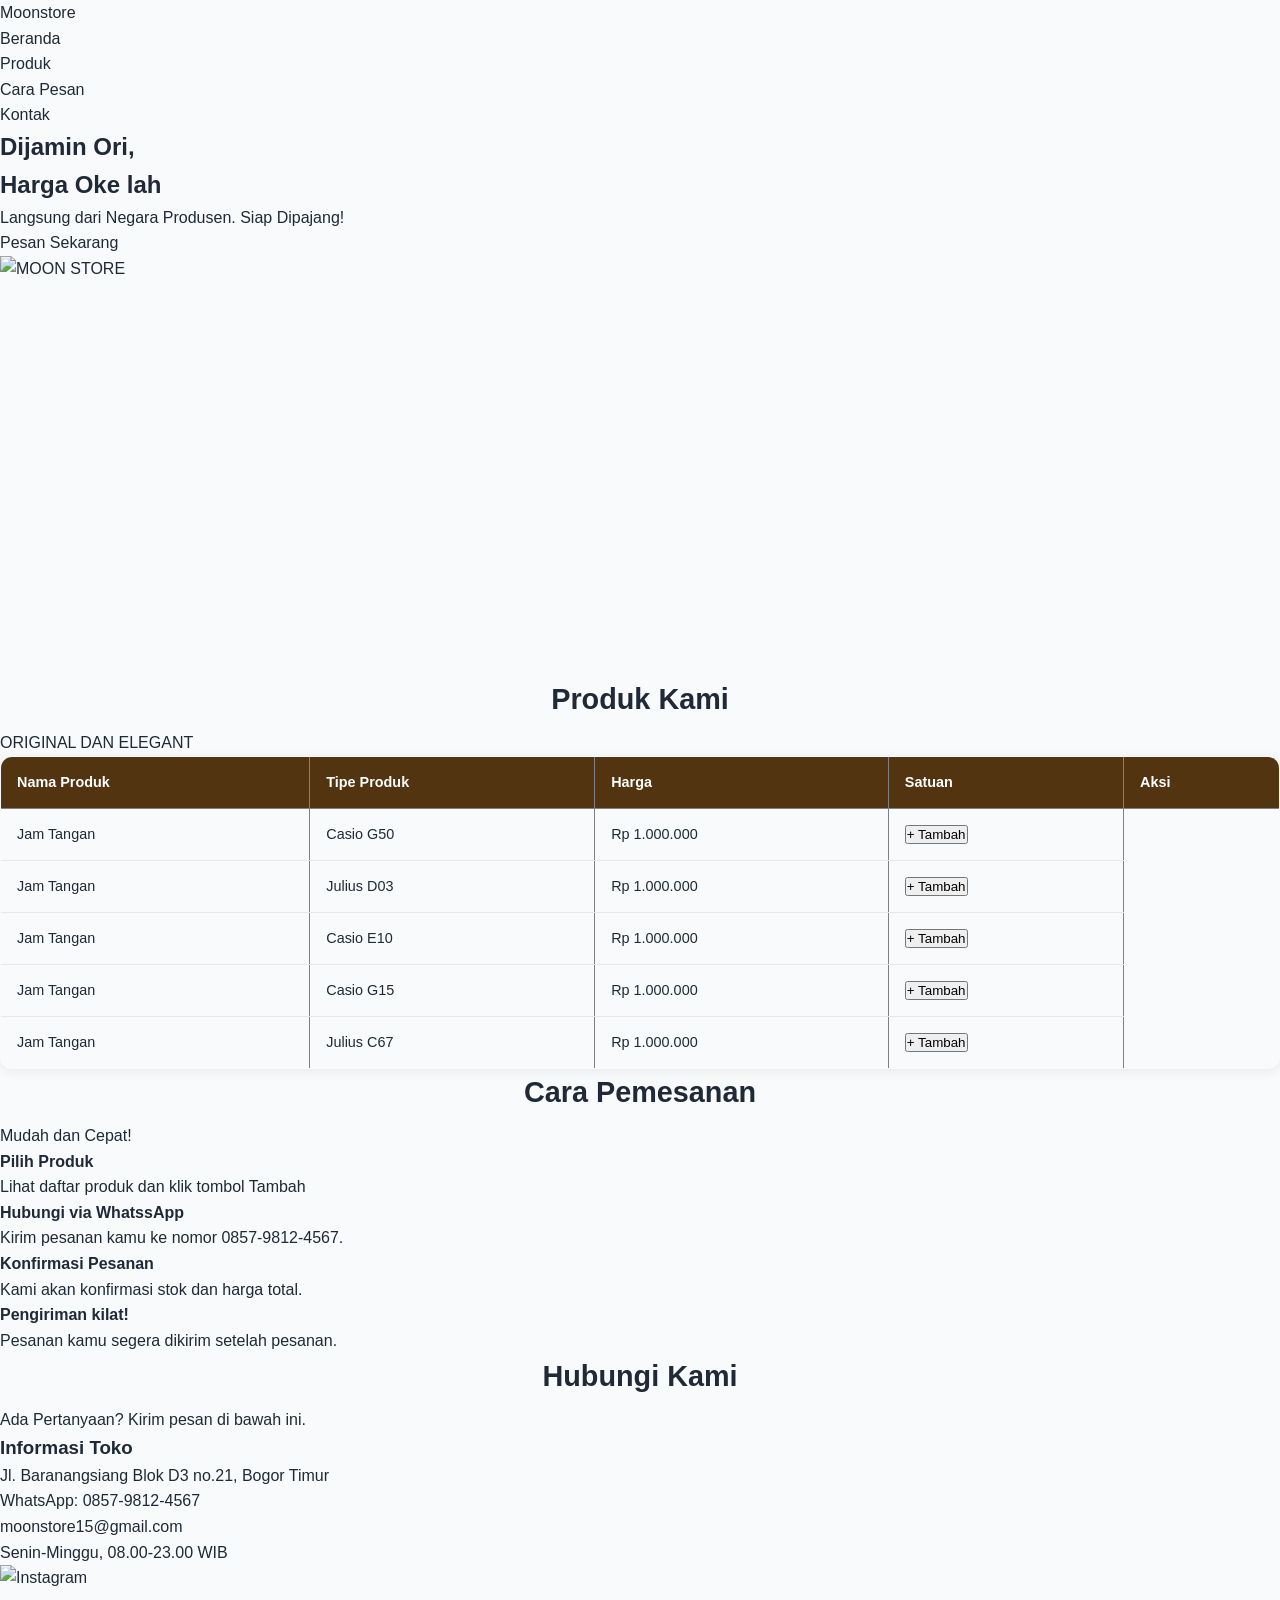
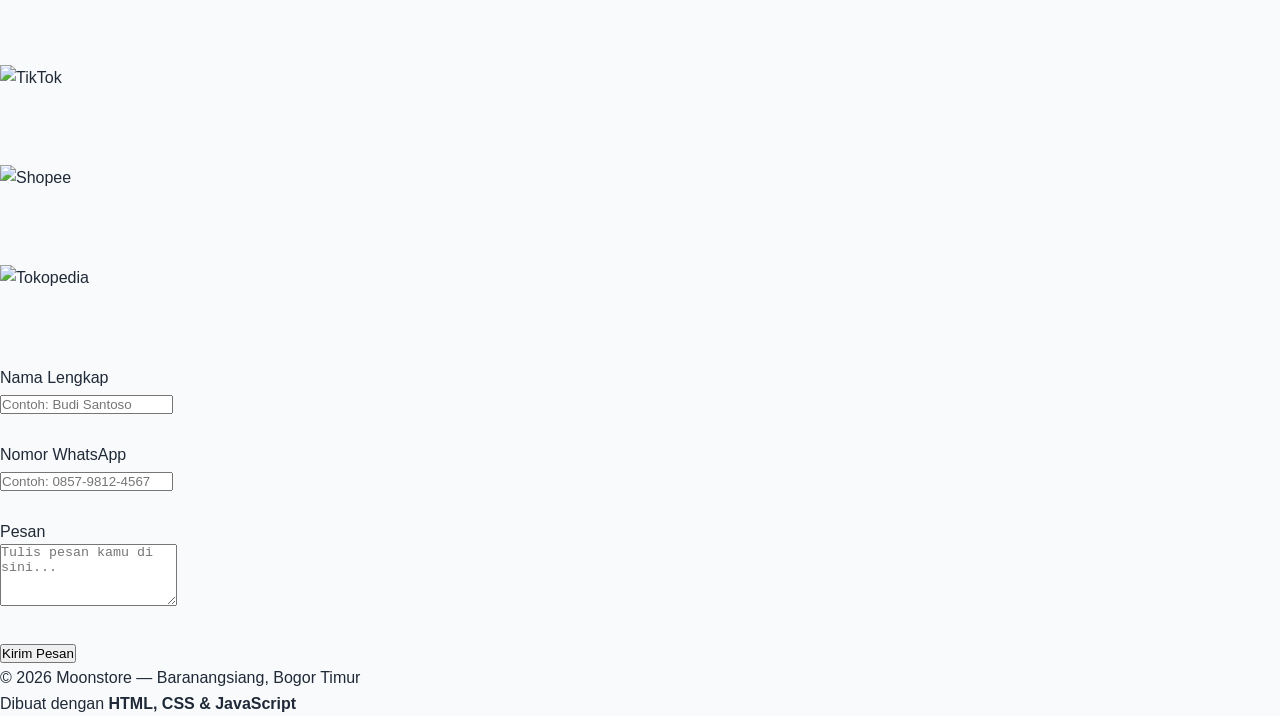
==== index.html @ 2bfcddbf "Add files via upload" ====
<!DOCTYPE html>
<html lang="en">
<head>
    <meta charset="UTF-8">
    <meta name="viewport" content="width=device-width, initial-scale=1.0">
    <title>Moonstore</title>
    <link rel="stylesheet" href="Praktikum_Dasar.css">
</head>

<body>
    <nav>
        <span>Moonstore</span>
        <ul>
            <li><a href="#beranda">Beranda</a></li>
            <li><a href="#produk">Produk</a></li>
            <li><a href="#cara-pesan">Cara Pesan</a></li>
            <li><a href="#kontak">Kontak</a></li>
        </ul>
    </nav>

    <section id="Beranda">
        <h1>Dijamin Ori,<br />Harga Oke lah</h1>
        <p>Langsung dari Negara Produsen. Siap Dipajang!</p>
        <a href="produk">Pesan Sekarang</a>

        <img src="Images WebDev Wulan/ChatGPT Image Apr 15, 2026, 04_58_22 PM.png" alt="MOON STORE" width="350" height="420">
    </section>

    <section id="produk">
        <h2>Produk Kami</h2>
        <p>ORIGINAL DAN ELEGANT</p>

        <table border="1">
            <thead>
                <tr>
                    <th>Nama Produk</th>
                    <th>Tipe Produk</th>
                    <th>Harga</th>
                    <th>Satuan</th>
                    <th>Aksi</th>
                </tr>
            </thead>
            <tbody>
                <tr>
                    <td>Jam Tangan</td>
                    <td>Casio G50</td>
                    <td>Rp 1.000.000</td>
                    <td><button>+ Tambah</button></td>
                </tr>
                 <tr>
                    <td>Jam Tangan</td>
                    <td>Julius D03</td>
                    <td>Rp 1.000.000</td>
                    <td><button>+ Tambah</button></td>
                </tr>
                 <tr>
                    <td>Jam Tangan</td>
                    <td>Casio E10</td>
                    <td>Rp 1.000.000</td>
                    <td><button>+ Tambah</button></td>
                </tr>
                 <tr>
                    <td>Jam Tangan</td>
                    <td>Casio G15</td>
                    <td>Rp 1.000.000</td>
                    <td><button>+ Tambah</button></td>
                </tr>
                 <tr>
                    <td>Jam Tangan</td>
                    <td>Julius C67</td>
                    <td>Rp 1.000.000</td>
                    <td><button>+ Tambah</button></td>
                </tr>
               
            </tbody>
        </table>
    </section>

    <section id="cara-pesan">
        <h2>Cara Pemesanan</h2>
        <p>Mudah dan Cepat!</p>

        <ol>
            <li>
                <strong>Pilih Produk</strong>
                <p>Lihat daftar produk dan klik tombol Tambah</p>
            </li>
            <li>
                <strong>Hubungi via WhatssApp</strong>
                <p>Kirim pesanan kamu ke nomor 0857-9812-4567.</p>
            </li>
            <li>
                <strong>Konfirmasi Pesanan</strong>
                <p>Kami akan konfirmasi stok dan harga total.</p>
            </li>
            <li>
                <strong>Pengiriman kilat!</strong>
                <p>Pesanan kamu segera dikirim setelah pesanan.</p>
            </li>
        </ol>
    </section>

    <section id="kontak">
        <h2>Hubungi Kami</h2>
        <p>Ada Pertanyaan? Kirim pesan di bawah ini.</p>
        
        <h3>Informasi Toko</h3>
        <ul>
            <li> Jl. Baranangsiang Blok D3 no.21, Bogor Timur</li>
            <li>WhatsApp: 0857-9812-4567</li>
            <li>moonstore15@gmail.com</li>
            <li>Senin-Minggu, 08.00-23.00 WIB</li>
        </ul>

        <div>
            <a href="#"><img src="Images WebDev Wulan/GB Instagram v314_0.0.0.105 MOD APK (Pro Unlocked)…" alt="Instagram" width="100" height="100"/></a>
            <a href="#"><img src="Images WebDev Wulan/TikTok MOD APK v25_3.4 (Premium, No Watermark…" alt="TikTok" width="100" height="100"/></a>
            <a href="#"><img src="Images WebDev Wulan/símbolo de elemento shopee, comida shopee, ícone….jpg" alt="Shopee" width="100" height="100"/></a>
            <a href="#"><img src="Images WebDev Wulan/Logo Maskot Tokopedia Mascot Transparan.jpg" alt="Tokopedia" width="100" height="100"/></a>
        </div>

        <form>
            <label for="nama">Nama Lengkap</label><br />
            <input
            type="text"
            id="nama"
            name="nama"
            placeholder="Contoh: Budi Santoso"
            required
            />
            
            <br /><br />
            <label for="telepon">Nomor WhatsApp</label><br />
            <input
            type="tel"
            id="telepon"
            name="telepon"
            placeholder="Contoh: 0857-9812-4567"
            required
            />
            <br /><br />
            <label for="pesan">Pesan</label><br />
            <textarea
            id="pesan"
            name="pesan"
            rows="4"
            placeholder="Tulis pesan kamu di sini..."
            required
            ></textarea>
            <br /><br />
            <button type="submit"> Kirim Pesan</button>
        </form>
    </section>

    <footer>
        <p>&copy; 2026 Moonstore &mdash; Baranangsiang, Bogor Timur</p>
        <p>Dibuat dengan <strong>HTML, CSS &amp; JavaScript</strong></p>
    </footer>
</body>
</html>
---- Praktikum_Dasar.css ----
.navbar {
  position: sticky;
  top: 0;
  z-index: 100;
  background-color: #ffffff;
  border-bottom: 1px solid #e5e7eb;
  padding: 0 5%;
  height: 60px;
  display: flex;
  align-items: center;
  justify-content: space-between;
  box-shadow: 0 1px 4px rgba(0, 0, 0, 0.07);
}

.logo {
  font-weight: 700;
  font-size: 1.05rem;
  color: #5c370c;
}

.nav-links {
  display: flex;
  gap: 28px;
}

.nav-links a {
  font-size: 0.9rem;
  font-weight: 500;
  color: #1f2937;
  transition: color 0.2s;
}

.nav-links a:hover {
  color: #16a34a;
}

* {
  margin: 0;
  padding: 0;
  box-sizing: border-box;
}

html {
  scroll-behavior: smooth;
}

body {
  font-family: "Segoe UI", Arial, sans-serif;
  background-color: #f9fafb;
  color: hsl(215, 28%, 17%);
  line-height: 1.6;
}

a {
  text-decoration: none;
  color: inherit;
}

ul {
  list-style: none;
}

img {
  max-width: 100%;
  display: block;
}

h2 {
  font-size: 1.8rem;
  font-weight: 700;
  text-align: center;
  margin-bottom: 8px;
  color: #1f2937;
}

.subjudul {
  text-align: center;
  color: #6b7280;
  margin-bottom: 36px;
}

.tombol {
  display: inline-block;
  background-color: #16a34a;
  color: #ffffff;
  padding: 12px 28px;
  border-radius: 50px;
  font-weight: 600;
  font-size: 0.95rem;
  border: none;
  cursor: pointer;
  transition: background-color 0.2s, transform 0.1s;
}

.tombol:hover {
  background-color: #15803d;
  transform: translateY(-2px);
}

.tombol-full {
  width: 100%;
  text-align: center;
}

.hero {
  min-height: calc(100vh - 60px);
  padding: 60px 5%;
  display: flex;
  align-items: center;
  gap: 48px;
  background: linear-gradient(135deg, #f0fdf4 0%, #dcfce7 100%);
}

.hero-teks {
  flex: 1;
}

.hero-teks h1 {
  font-size: 2.6rem;
  font-weight: 700;
  line-height: 1.25;
  color: #14532d;
  margin-bottom: 16px;
}

.hero-teks p {
  font-size: 1rem;
  color: #374151;
  margin-bottom: 28px;
}

.hero-img {
  flex: 1;
  max-width: 460px;
  border-radius: 20px;
  box-shadow: 0 8px 32px rgba(0, 0, 0, 0.12);
  object-fit: cover;
  aspect-ratio: 4/3;
  background-color: #dcfce7;
  min-height: 280px;
}

.section-produk {
  padding: 72px 5%;
  background-color: #ffffff;
}

table {
  width: 100%;
  border-collapse: collapse;
  border-radius: 12px;
  overflow: hidden;
  box-shadow: 0 2px 12px rgba(0, 0, 0, 0.07);
}

thead tr {
  background-color: #523510;
  color: #ffffff;
}

th {
  padding: 14px 16px;
  text-align: left;
  font-size: 0.9rem;
  font-weight: 600;
}

td {
  padding: 14px 16px;
  border-bottom: 1px solid #e5e7eb;
  font-size: 0.9rem;
}

.btn-tambah {
  background-color: #16a34a;
  color: #ffffff;
  border: none;
  padding: 8px 16px;
  border-radius: 8px;
  font-size: 0.85rem;
  font-weight: 600;
  cursor: pointer;
  transition: background-color 0.2s, transform 0.1s;
}

.btn-tambah:hover {
  background-color: #15803d;
  transform: scale(1.04);
}

.section-cara-pesan {
  padding: 72px 5%;
  background-color: #f0fdf4;
}

.langkah-list {
  list-style: none;
  display: grid;
  grid-template-columns: repeat(4, 1fr);
  gap: 20px;
  counter-reset: langkah-counter;
}

.langkah-list li {
  background-color: #ffffff;
  border-radius: 12px;
  padding: 24px 20px;
  text-align: center;
  box-shadow: 0 2px 8px rgba(0, 0, 0, 0.06);
  counter-increment: langkah-counter;
  position: relative;
}

.langkah-list li::before {
  content: counter(langkah-counter);
  display: flex;
  align-items: center;
  justify-content: center;
  width: 44px;
  height: 44px;
  background-color: #16a34a;
  color: #ffffff;
  font-weight: 700;
  font-size: 1.1rem;
  border-radius: 50%;
  margin: 0 auto 16px;
}

.section-kontak {
  padding: 72px 5%;
  background-color: #ffffff;
}

.kontak-wrap {
  display: grid;
  grid-template-columns: 1fr 1.4fr;
  gap: 48px;
  max-width: 920px;
  margin: 0 auto;
}

.kontak-info h3 {
  font-size: 1.1rem;
  font-weight: 600;
  color: #16a34a;
  margin-bottom: 16px;
}

.kontak-info ul {
  display: flex;
  flex-direction: column;
  gap: 10px;
  margin-bottom: 24px;
}

.kontak-info li {
  font-size: 0.92rem;
  color: #374151;
}

.sosmed {
  display: flex;
  gap: 10px;
}

.sosmed a {
  background-color: #dcfce7;
  color: #14532d;
  padding: 6px 14px;
  border-radius: 50px;
  font-size: 0.82rem;
  font-weight: 600;
  transition: background-color 0.2s;
}

.sosmed a:hover {
  background-color: #bbf7d0;
}

#form-kontak {
  background-color: #f9fafb;
  padding: 32px;
  border-radius: 12px;
  box-shadow: 0 4px 16px rgba(0, 0, 0, 0.08);
}

.form-group {
  margin-bottom: 18px;
}

.form-group label {
  display: block;
  font-size: 0.88rem;
  font-weight: 600;
  margin-bottom: 6px;
  color: #374151;
}

.form-group input,
.form-group textarea {
  width: 100%;
  padding: 11px 13px;
  border: 1.5px solid #e5e7eb;
  border-radius: 8px;
  font-family: inherit;
  font-size: 0.88rem;
  color: #1f2937;
  background-color: #ffffff;
  outline: none;
  transition: border-color 0.2s;
}

.footer {
  background-color: #14532d;
  color: #d1fae5;
  text-align: center;
  padding: 32px 5%;
  font-size: 0.88rem;
  line-height: 2;
}
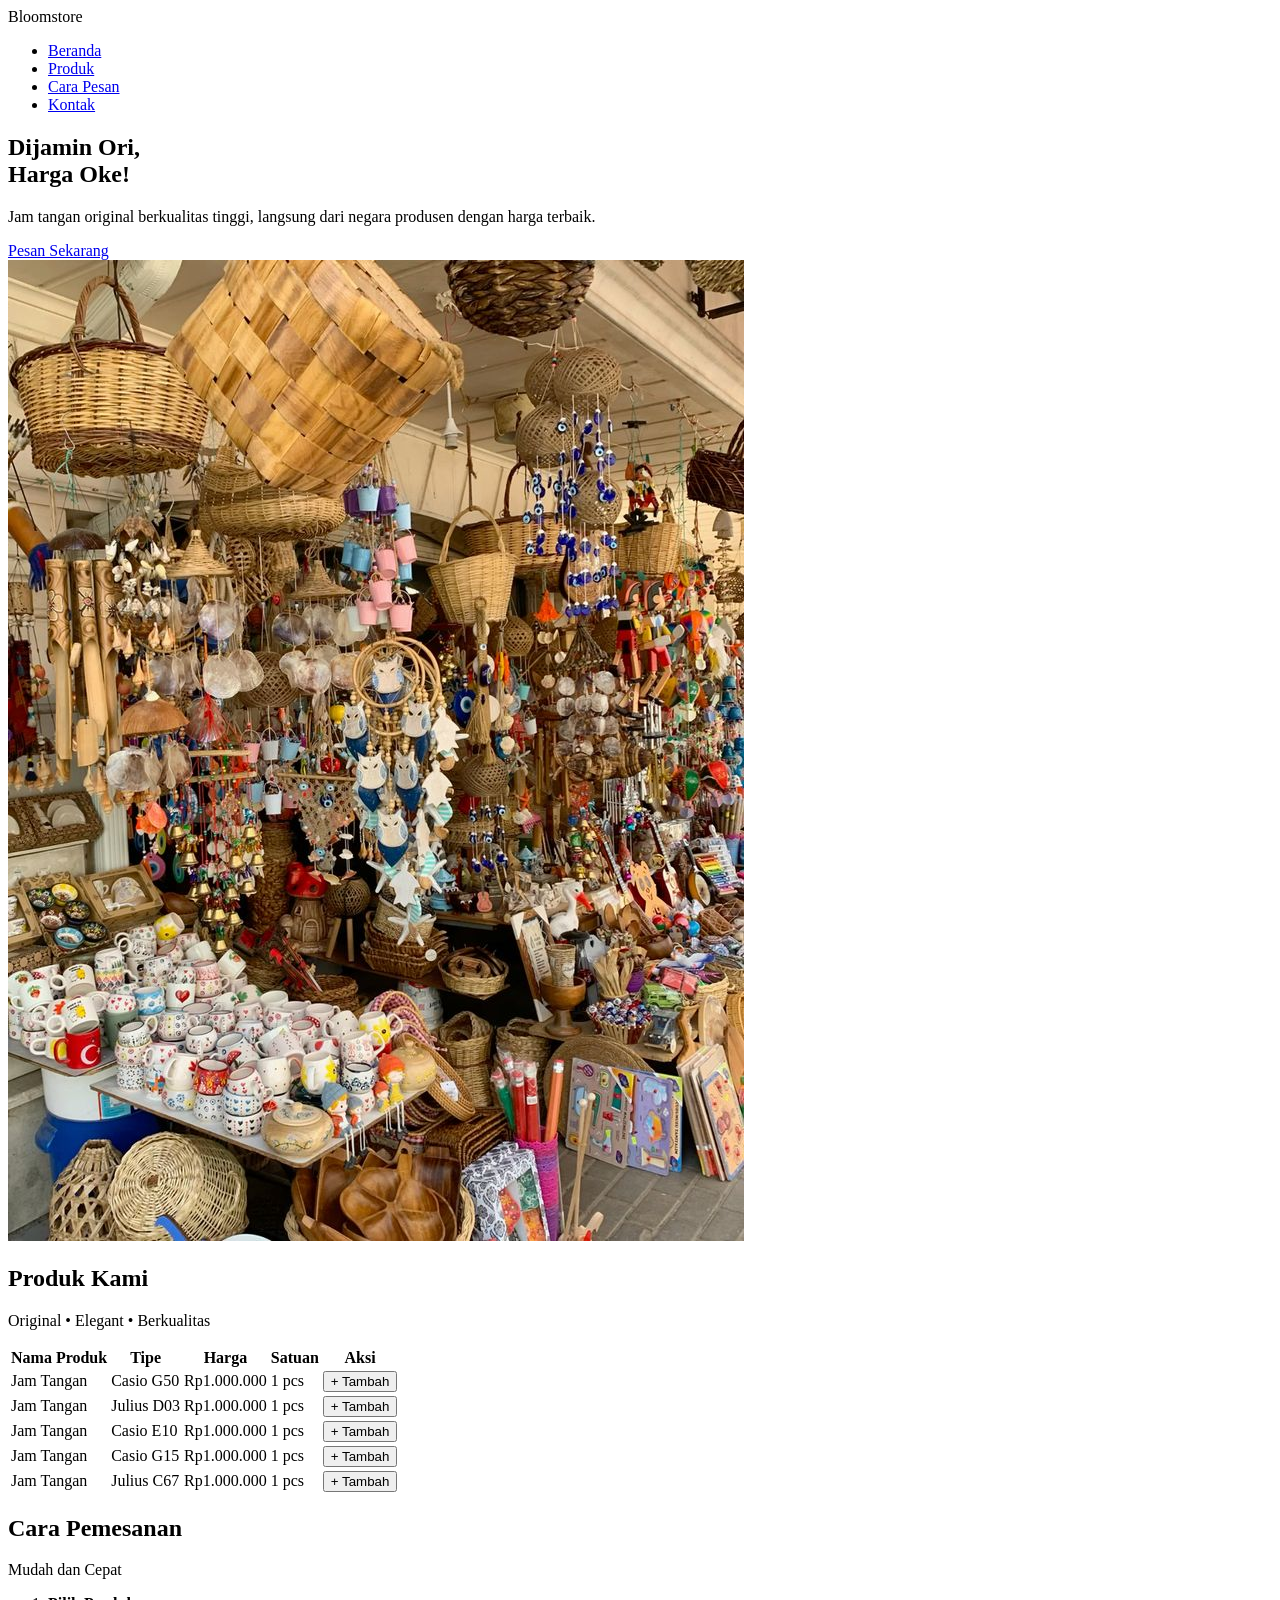
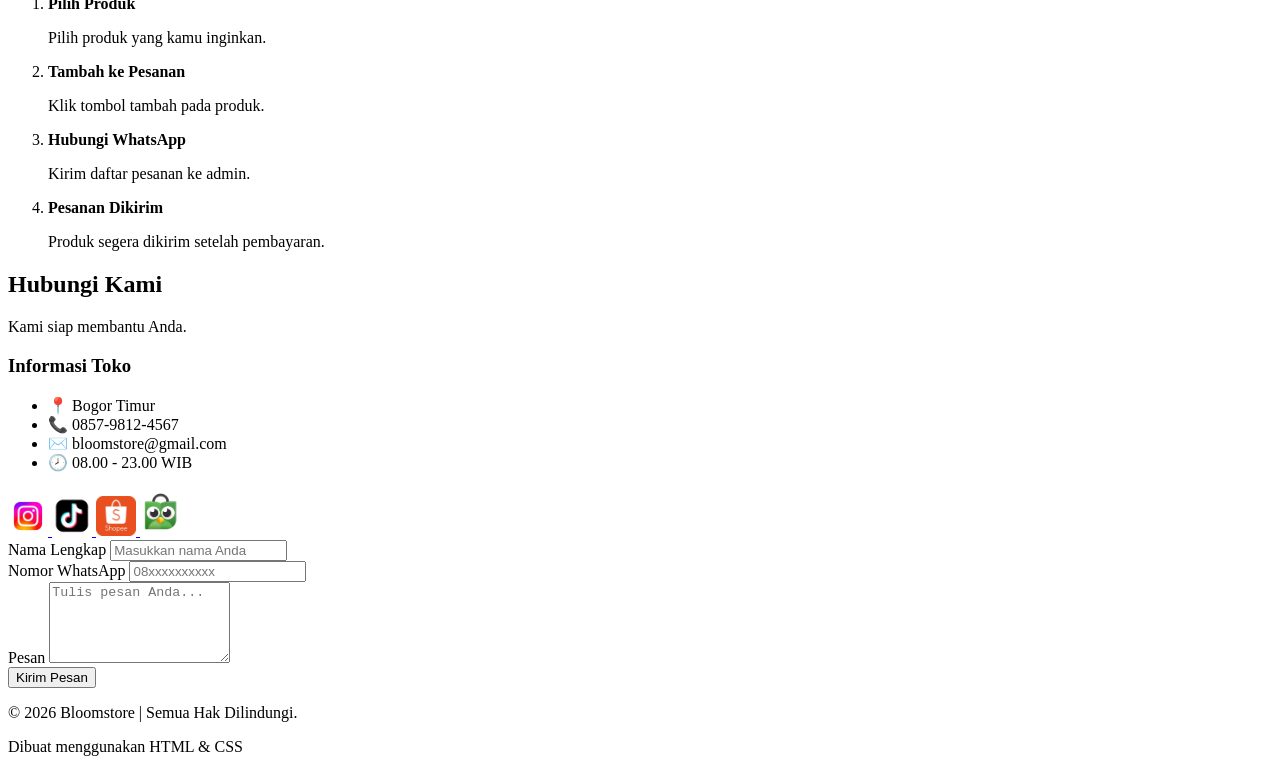
==== commit ac3df965: "Add files via upload" ====
--- a/index.html
+++ b/index.html
@@ -1,16 +1,19 @@
 <!DOCTYPE html>
-<html lang="en">
+<html lang="id">
 <head>
     <meta charset="UTF-8">
     <meta name="viewport" content="width=device-width, initial-scale=1.0">
-    <title>Moonstore</title>
+    <title>Bloomstore</title>
     <link rel="stylesheet" href="Praktikum_Dasar.css">
 </head>
 
 <body>
-    <nav>
-        <span>Moonstore</span>
-        <ul>
+
+    <!-- Navbar -->
+    <nav class="navbar">
+        <span class="logo">Bloomstore</span>
+
+        <ul class="nav-links">
             <li><a href="#beranda">Beranda</a></li>
             <li><a href="#produk">Produk</a></li>
             <li><a href="#cara-pesan">Cara Pesan</a></li>
@@ -18,143 +21,243 @@
         </ul>
     </nav>
 
-    <section id="Beranda">
-        <h1>Dijamin Ori,<br />Harga Oke lah</h1>
-        <p>Langsung dari Negara Produsen. Siap Dipajang!</p>
-        <a href="produk">Pesan Sekarang</a>
-
-        <img src="Images WebDev Wulan/ChatGPT Image Apr 15, 2026, 04_58_22 PM.png" alt="MOON STORE" width="350" height="420">
-    </section>
-
-    <section id="produk">
+    <!-- Hero -->
+    <section id="beranda" class="hero">
+
+        <div class="hero-teks">
+            <h1>Dijamin Ori,<br>Harga Oke!</h1>
+
+            <p>
+                Jam tangan original berkualitas tinggi,
+                langsung dari negara produsen dengan harga terbaik.
+            </p>
+
+            <a href="#produk" class="tombol">
+                Pesan Sekarang
+            </a>
+
+        </div>
+
+        <img
+            src="images/bloom.jpg"
+            alt="Bloomstore"
+            class="hero-img">
+
+    </section>
+
+    <!-- Produk -->
+
+    <section id="produk" class="section-produk">
+
         <h2>Produk Kami</h2>
-        <p>ORIGINAL DAN ELEGANT</p>
-
-        <table border="1">
+
+        <p class="subjudul">
+            Original • Elegant • Berkualitas
+        </p>
+
+        <table>
+
             <thead>
+
                 <tr>
                     <th>Nama Produk</th>
-                    <th>Tipe Produk</th>
+                    <th>Tipe</th>
                     <th>Harga</th>
                     <th>Satuan</th>
                     <th>Aksi</th>
                 </tr>
+
             </thead>
+
             <tbody>
+
                 <tr>
                     <td>Jam Tangan</td>
                     <td>Casio G50</td>
-                    <td>Rp 1.000.000</td>
-                    <td><button>+ Tambah</button></td>
-                </tr>
-                 <tr>
+                    <td>Rp1.000.000</td>
+                    <td>1 pcs</td>
+                    <td><button class="btn-tambah">+ Tambah</button></td>
+                </tr>
+
+                <tr>
                     <td>Jam Tangan</td>
                     <td>Julius D03</td>
-                    <td>Rp 1.000.000</td>
-                    <td><button>+ Tambah</button></td>
-                </tr>
-                 <tr>
+                    <td>Rp1.000.000</td>
+                    <td>1 pcs</td>
+                    <td><button class="btn-tambah">+ Tambah</button></td>
+                </tr>
+
+                <tr>
                     <td>Jam Tangan</td>
                     <td>Casio E10</td>
-                    <td>Rp 1.000.000</td>
-                    <td><button>+ Tambah</button></td>
-                </tr>
-                 <tr>
+                    <td>Rp1.000.000</td>
+                    <td>1 pcs</td>
+                    <td><button class="btn-tambah">+ Tambah</button></td>
+                </tr>
+
+                <tr>
                     <td>Jam Tangan</td>
                     <td>Casio G15</td>
-                    <td>Rp 1.000.000</td>
-                    <td><button>+ Tambah</button></td>
-                </tr>
-                 <tr>
+                    <td>Rp1.000.000</td>
+                    <td>1 pcs</td>
+                    <td><button class="btn-tambah">+ Tambah</button></td>
+                </tr>
+
+                <tr>
                     <td>Jam Tangan</td>
                     <td>Julius C67</td>
-                    <td>Rp 1.000.000</td>
-                    <td><button>+ Tambah</button></td>
-                </tr>
-               
+                    <td>Rp1.000.000</td>
+                    <td>1 pcs</td>
+                    <td><button class="btn-tambah">+ Tambah</button></td>
+                </tr>
+
             </tbody>
+
         </table>
-    </section>
-
-    <section id="cara-pesan">
+
+    </section>
+
+    <!-- Cara Pesan -->
+
+    <section id="cara-pesan" class="section-cara-pesan">
+
         <h2>Cara Pemesanan</h2>
-        <p>Mudah dan Cepat!</p>
-
-        <ol>
+
+        <p class="subjudul">
+            Mudah dan Cepat
+        </p>
+
+        <ol class="langkah-list">
+
             <li>
                 <strong>Pilih Produk</strong>
-                <p>Lihat daftar produk dan klik tombol Tambah</p>
-            </li>
-            <li>
-                <strong>Hubungi via WhatssApp</strong>
-                <p>Kirim pesanan kamu ke nomor 0857-9812-4567.</p>
-            </li>
-            <li>
-                <strong>Konfirmasi Pesanan</strong>
-                <p>Kami akan konfirmasi stok dan harga total.</p>
-            </li>
-            <li>
-                <strong>Pengiriman kilat!</strong>
-                <p>Pesanan kamu segera dikirim setelah pesanan.</p>
-            </li>
+                <p>Pilih produk yang kamu inginkan.</p>
+            </li>
+
+            <li>
+                <strong>Tambah ke Pesanan</strong>
+                <p>Klik tombol tambah pada produk.</p>
+            </li>
+
+            <li>
+                <strong>Hubungi WhatsApp</strong>
+                <p>Kirim daftar pesanan ke admin.</p>
+            </li>
+
+            <li>
+                <strong>Pesanan Dikirim</strong>
+                <p>Produk segera dikirim setelah pembayaran.</p>
+            </li>
+
         </ol>
-    </section>
-
-    <section id="kontak">
+
+    </section>
+
+    <!-- Kontak -->
+
+    <section id="kontak" class="section-kontak">
+
         <h2>Hubungi Kami</h2>
-        <p>Ada Pertanyaan? Kirim pesan di bawah ini.</p>
-        
-        <h3>Informasi Toko</h3>
-        <ul>
-            <li> Jl. Baranangsiang Blok D3 no.21, Bogor Timur</li>
-            <li>WhatsApp: 0857-9812-4567</li>
-            <li>moonstore15@gmail.com</li>
-            <li>Senin-Minggu, 08.00-23.00 WIB</li>
-        </ul>
-
-        <div>
-            <a href="#"><img src="Images WebDev Wulan/GB Instagram v314_0.0.0.105 MOD APK (Pro Unlocked)…" alt="Instagram" width="100" height="100"/></a>
-            <a href="#"><img src="Images WebDev Wulan/TikTok MOD APK v25_3.4 (Premium, No Watermark…" alt="TikTok" width="100" height="100"/></a>
-            <a href="#"><img src="Images WebDev Wulan/símbolo de elemento shopee, comida shopee, ícone….jpg" alt="Shopee" width="100" height="100"/></a>
-            <a href="#"><img src="Images WebDev Wulan/Logo Maskot Tokopedia Mascot Transparan.jpg" alt="Tokopedia" width="100" height="100"/></a>
+
+        <p class="subjudul">
+            Kami siap membantu Anda.
+        </p>
+
+        <div class="kontak-wrap">
+
+            <div class="kontak-info">
+
+                <h3>Informasi Toko</h3>
+
+                <ul>
+
+                    <li>📍 Bogor Timur</li>
+                    <li>📞 0857-9812-4567</li>
+                    <li>✉️ bloomstore@gmail.com</li>
+                    <li>🕗 08.00 - 23.00 WIB</li>
+
+                </ul>
+
+                <div class="sosmed">
+
+                    <a href="#">
+                        <img src="images/instagram.jpg" width="40" alt="Instagram">
+                    </a>
+
+                    <a href="#">
+                        <img src="images/tiktok.jpg" width="40" alt="TikTok">
+                    </a>
+
+                    <a href="#">
+                        <img src="images/shopee.jpg" width="40" alt="Shopee">
+                    </a>
+
+                    <a href="#">
+                        <img src="images/tokopedia.jpg" width="40" alt="Tokopedia">
+                    </a>
+
+                </div>
+
+            </div>
+
+            <form id="form-kontak">
+
+                <div class="form-group">
+
+                    <label>Nama Lengkap</label>
+
+                    <input
+                        type="text"
+                        placeholder="Masukkan nama Anda"
+                        required>
+
+                </div>
+
+                <div class="form-group">
+
+                    <label>Nomor WhatsApp</label>
+
+                    <input
+                        type="tel"
+                        placeholder="08xxxxxxxxxx"
+                        required>
+
+                </div>
+
+                <div class="form-group">
+
+                    <label>Pesan</label>
+
+                    <textarea
+                        rows="5"
+                        placeholder="Tulis pesan Anda..."
+                        required></textarea>
+
+                </div>
+
+                <button class="tombol tombol-full">
+                    Kirim Pesan
+                </button>
+
+            </form>
+
         </div>
 
-        <form>
-            <label for="nama">Nama Lengkap</label><br />
-            <input
-            type="text"
-            id="nama"
-            name="nama"
-            placeholder="Contoh: Budi Santoso"
-            required
-            />
-            
-            <br /><br />
-            <label for="telepon">Nomor WhatsApp</label><br />
-            <input
-            type="tel"
-            id="telepon"
-            name="telepon"
-            placeholder="Contoh: 0857-9812-4567"
-            required
-            />
-            <br /><br />
-            <label for="pesan">Pesan</label><br />
-            <textarea
-            id="pesan"
-            name="pesan"
-            rows="4"
-            placeholder="Tulis pesan kamu di sini..."
-            required
-            ></textarea>
-            <br /><br />
-            <button type="submit"> Kirim Pesan</button>
-        </form>
-    </section>
-
-    <footer>
-        <p>&copy; 2026 Moonstore &mdash; Baranangsiang, Bogor Timur</p>
-        <p>Dibuat dengan <strong>HTML, CSS &amp; JavaScript</strong></p>
+    </section>
+
+    <!-- Footer -->
+
+    <footer class="footer">
+
+        <p>
+            © 2026 Bloomstore | Semua Hak Dilindungi.
+        </p>
+
+        <p>
+            Dibuat menggunakan HTML & CSS
+        </p>
+
     </footer>
+
 </body>
 </html>
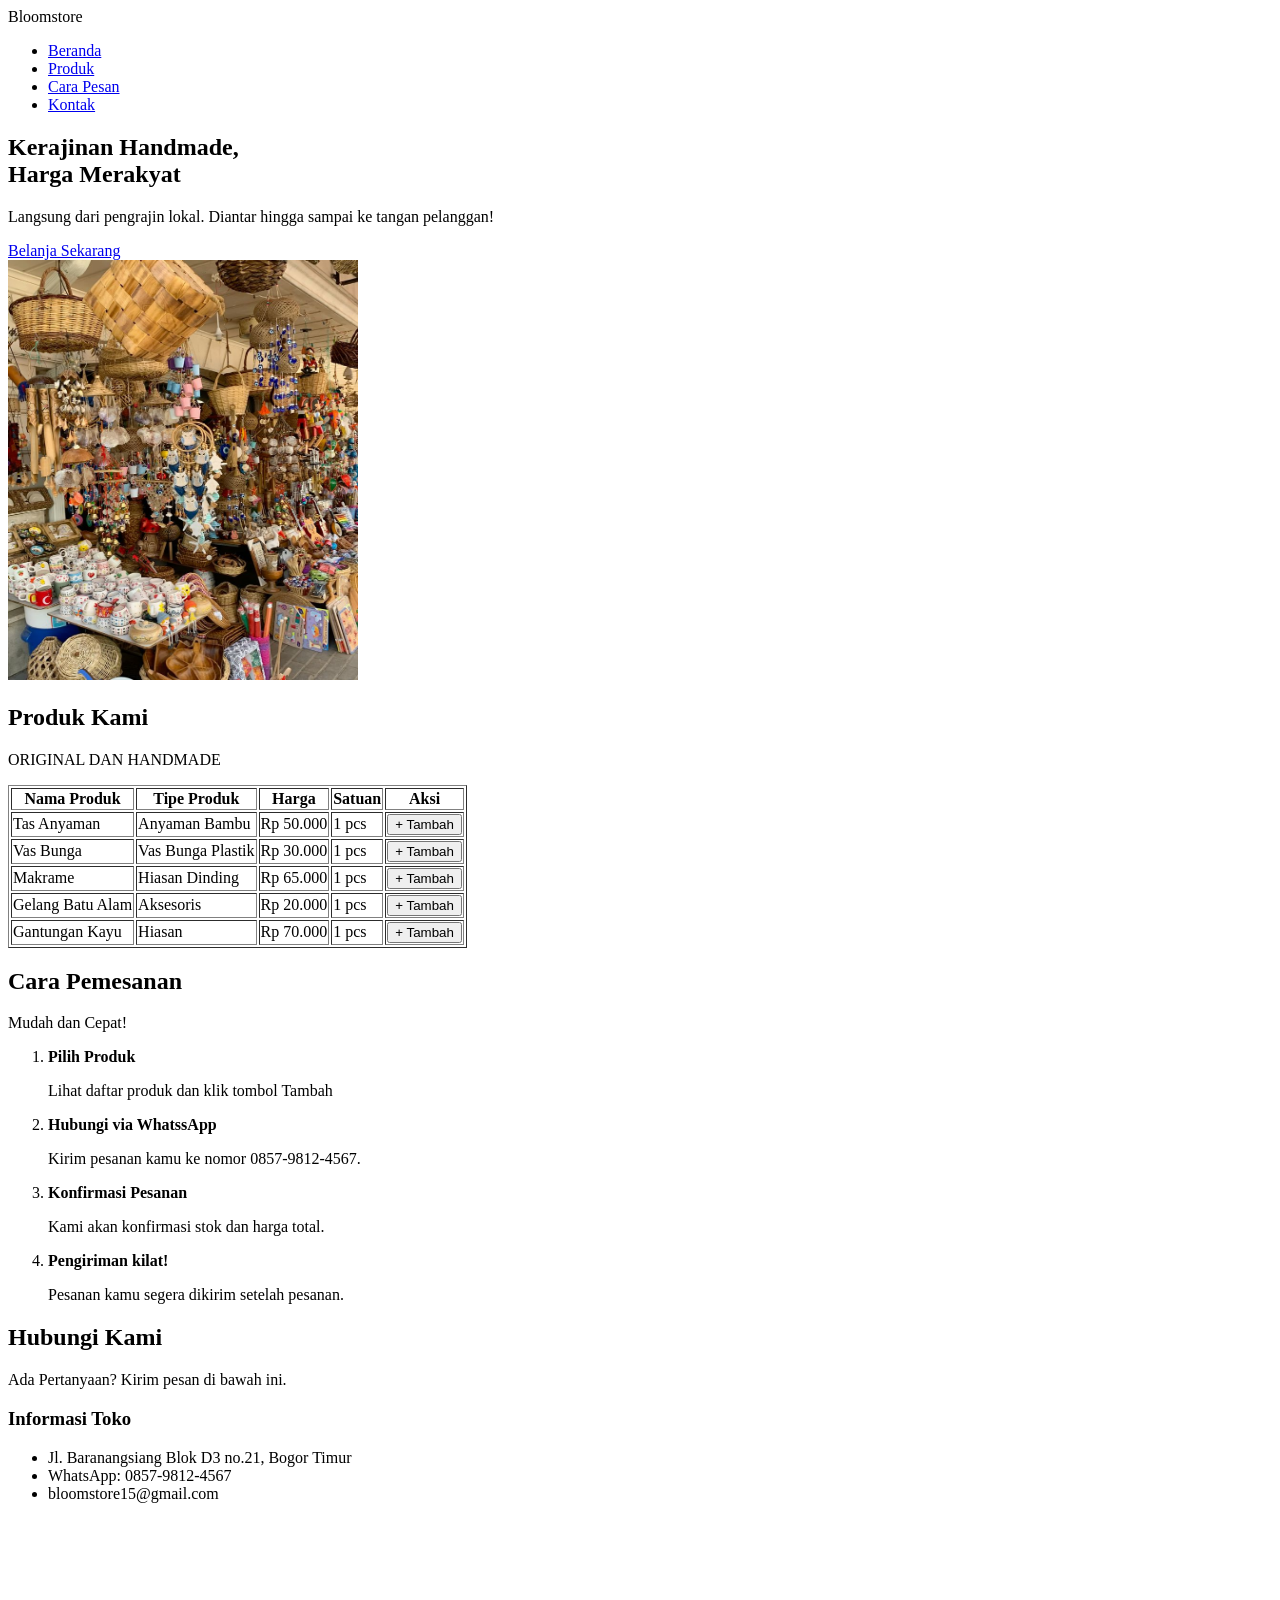
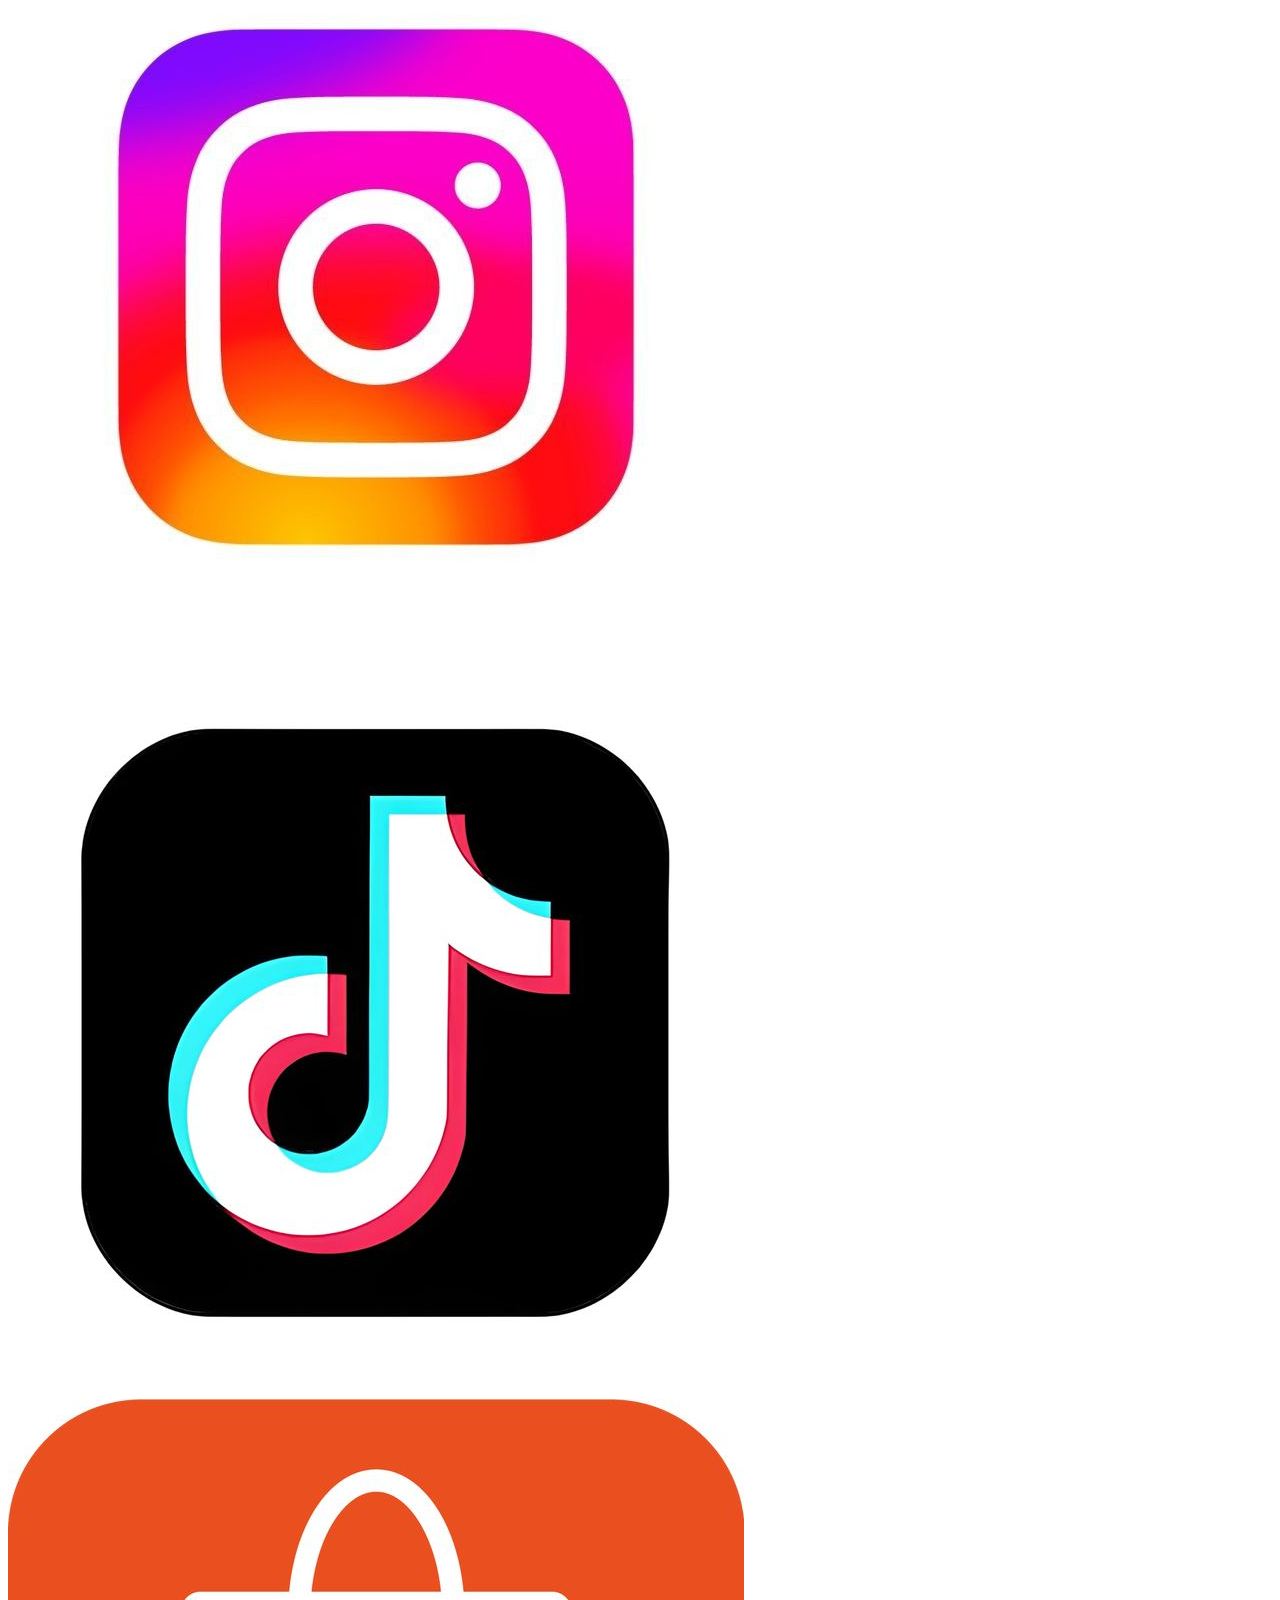
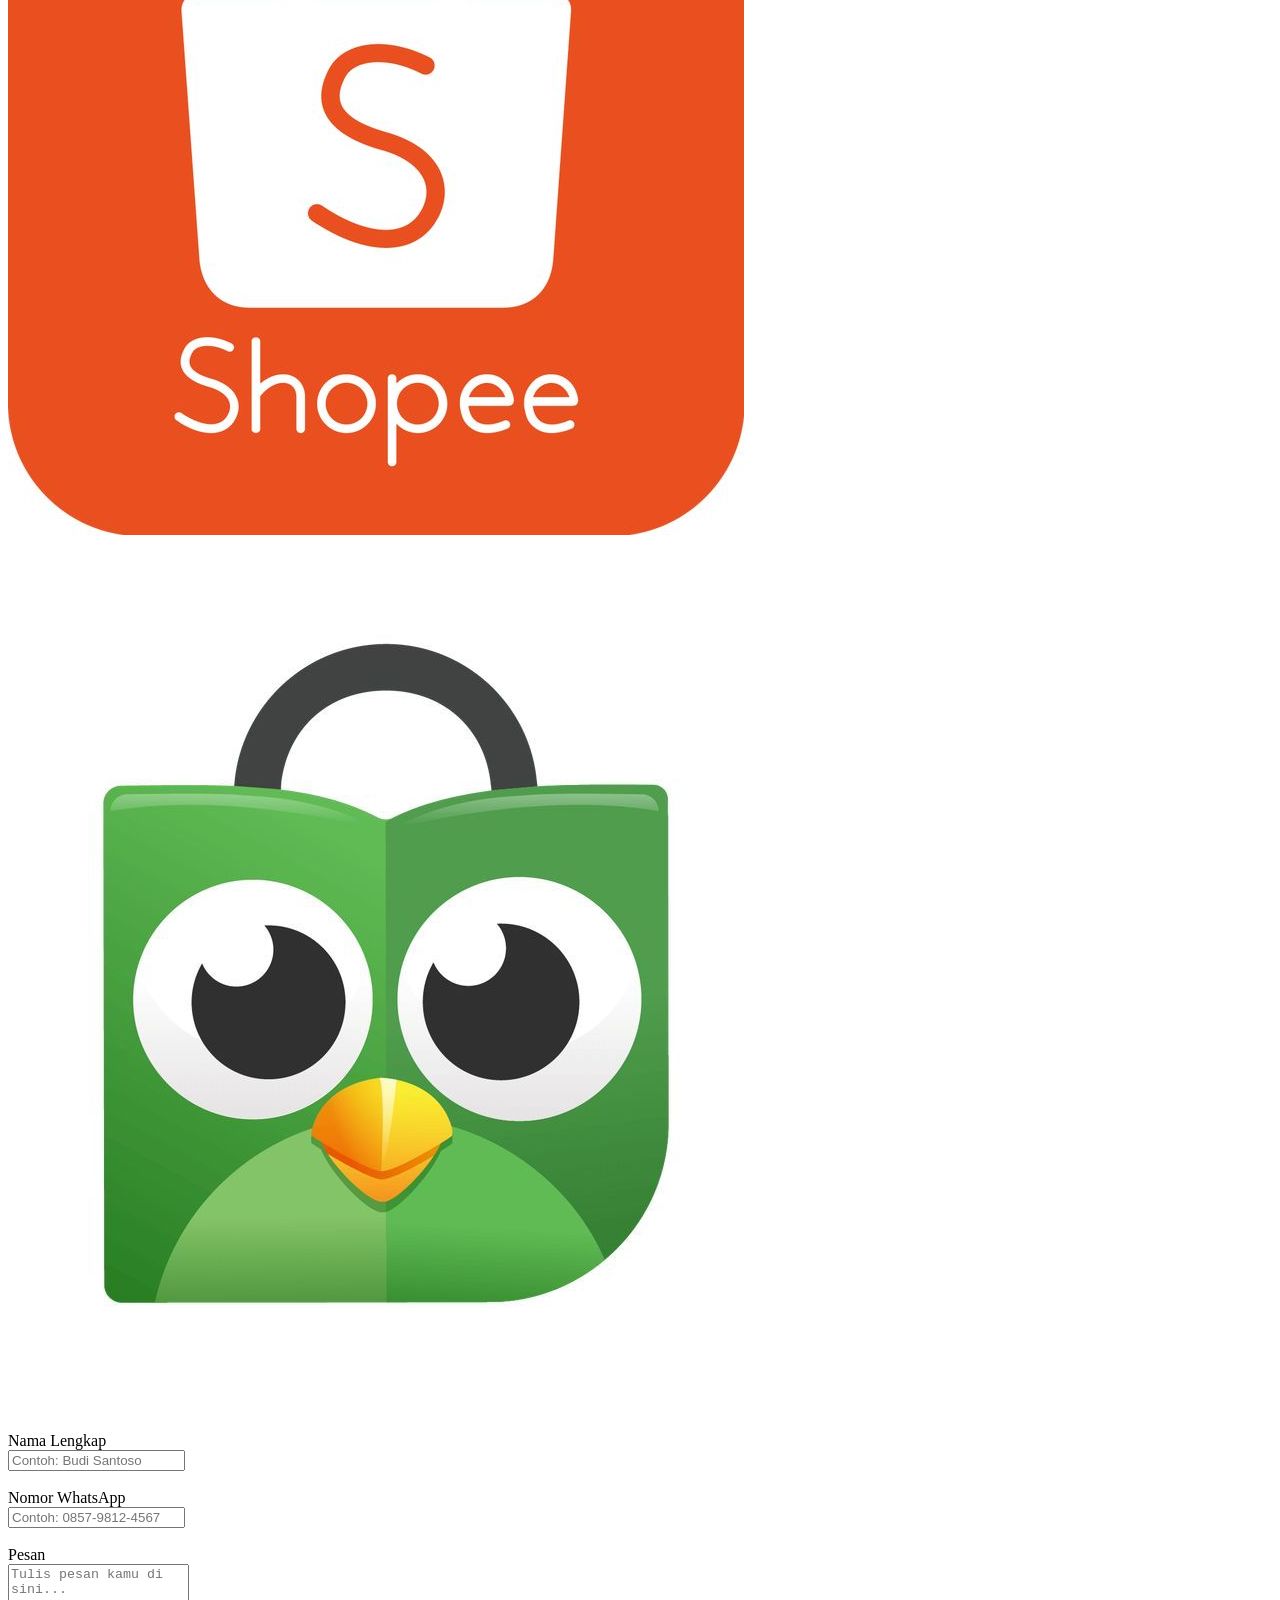
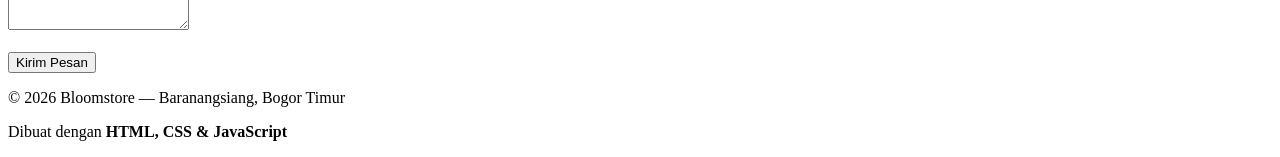
==== commit 760430e9: "Add files via upload" ====
--- a/index.html
+++ b/index.html
@@ -1,5 +1,5 @@
 <!DOCTYPE html>
-<html lang="id">
+<html lang="en">
 <head>
     <meta charset="UTF-8">
     <meta name="viewport" content="width=device-width, initial-scale=1.0">
@@ -8,11 +8,8 @@
 </head>
 
 <body>
-
-    <!-- Navbar -->
     <nav class="navbar">
         <span class="logo">Bloomstore</span>
-
         <ul class="nav-links">
             <li><a href="#beranda">Beranda</a></li>
             <li><a href="#produk">Produk</a></li>
@@ -21,243 +18,156 @@
         </ul>
     </nav>
 
-    <!-- Hero -->
-    <section id="beranda" class="hero">
-
-        <div class="hero-teks">
-            <h1>Dijamin Ori,<br>Harga Oke!</h1>
-
-            <p>
-                Jam tangan original berkualitas tinggi,
-                langsung dari negara produsen dengan harga terbaik.
-            </p>
-
-            <a href="#produk" class="tombol">
-                Pesan Sekarang
-            </a>
-
+    <section id="beranda" class="bloom">
+        <div class="bloom-teks">
+             <h1>Kerajinan Handmade,<br />Harga Merakyat</h1>
+      <p>
+        Langsung dari pengrajin lokal. Diantar hingga sampai ke tangan pelanggan!
+      </p>
+      <a href="#produk" class="tombol">Belanja Sekarang</a>
         </div>
 
-        <img
-            src="images/bloom.jpg"
-            alt="Bloomstore"
-            class="hero-img">
 
+        <img src="images/bloom.jpg" alt="BLOOM STORE" width="350" height="420">
     </section>
 
-    <!-- Produk -->
+    <section id="produk" class="section-produk">
+        <h2>Produk Kami</h2>
+        <p>ORIGINAL DAN HANDMADE</p>
 
-    <section id="produk" class="section-produk">
-
-        <h2>Produk Kami</h2>
-
-        <p class="subjudul">
-            Original • Elegant • Berkualitas
-        </p>
-
-        <table>
-
+        <table border="1">
             <thead>
-
                 <tr>
                     <th>Nama Produk</th>
-                    <th>Tipe</th>
+                    <th>Tipe Produk</th>
                     <th>Harga</th>
                     <th>Satuan</th>
                     <th>Aksi</th>
                 </tr>
-
             </thead>
-
             <tbody>
-
                 <tr>
-                    <td>Jam Tangan</td>
-                    <td>Casio G50</td>
-                    <td>Rp1.000.000</td>
+                    <td>Tas Anyaman</td>
+                    <td>Anyaman Bambu</td>
+                    <td>Rp 50.000</td>
                     <td>1 pcs</td>
                     <td><button class="btn-tambah">+ Tambah</button></td>
                 </tr>
-
-                <tr>
-                    <td>Jam Tangan</td>
-                    <td>Julius D03</td>
-                    <td>Rp1.000.000</td>
+                 <tr>
+                    <td>Vas Bunga</td>
+                    <td>Vas Bunga Plastik</td>
+                    <td>Rp 30.000</td>
                     <td>1 pcs</td>
                     <td><button class="btn-tambah">+ Tambah</button></td>
                 </tr>
-
-                <tr>
-                    <td>Jam Tangan</td>
-                    <td>Casio E10</td>
-                    <td>Rp1.000.000</td>
+                 <tr>
+                    <td>Makrame</td>
+                    <td>Hiasan Dinding</td>
+                    <td>Rp 65.000</td>
                     <td>1 pcs</td>
                     <td><button class="btn-tambah">+ Tambah</button></td>
                 </tr>
-
-                <tr>
-                    <td>Jam Tangan</td>
-                    <td>Casio G15</td>
-                    <td>Rp1.000.000</td>
+                 <tr>
+                    <td>Gelang Batu Alam</td>
+                    <td>Aksesoris</td>
+                    <td>Rp 20.000</td>
                     <td>1 pcs</td>
                     <td><button class="btn-tambah">+ Tambah</button></td>
                 </tr>
-
-                <tr>
-                    <td>Jam Tangan</td>
-                    <td>Julius C67</td>
-                    <td>Rp1.000.000</td>
+                 <tr>
+                    <td>Gantungan Kayu</td>
+                    <td>Hiasan</td>
+                    <td>Rp 70.000</td>
                     <td>1 pcs</td>
                     <td><button class="btn-tambah">+ Tambah</button></td>
                 </tr>
-
+               
             </tbody>
-
         </table>
-
     </section>
 
-    <!-- Cara Pesan -->
-
-    <section id="cara-pesan" class="section-cara-pesan">
-
+    <section id="cara-pesan" class="selection-cara-pesan">
         <h2>Cara Pemesanan</h2>
-
-        <p class="subjudul">
-            Mudah dan Cepat
-        </p>
+        <p>Mudah dan Cepat!</p>
 
         <ol class="langkah-list">
-
             <li>
                 <strong>Pilih Produk</strong>
-                <p>Pilih produk yang kamu inginkan.</p>
+                <p>Lihat daftar produk dan klik tombol Tambah</p>
             </li>
-
             <li>
-                <strong>Tambah ke Pesanan</strong>
-                <p>Klik tombol tambah pada produk.</p>
+                <strong>Hubungi via WhatssApp</strong>
+                <p>Kirim pesanan kamu ke nomor 0857-9812-4567.</p>
             </li>
-
             <li>
-                <strong>Hubungi WhatsApp</strong>
-                <p>Kirim daftar pesanan ke admin.</p>
+                <strong>Konfirmasi Pesanan</strong>
+                <p>Kami akan konfirmasi stok dan harga total.</p>
             </li>
-
             <li>
-                <strong>Pesanan Dikirim</strong>
-                <p>Produk segera dikirim setelah pembayaran.</p>
+                <strong>Pengiriman kilat!</strong>
+                <p>Pesanan kamu segera dikirim setelah pesanan.</p>
             </li>
-
         </ol>
-
     </section>
 
-    <!-- Kontak -->
-
     <section id="kontak" class="section-kontak">
-
-        <h2>Hubungi Kami</h2>
-
-        <p class="subjudul">
-            Kami siap membantu Anda.
-        </p>
+     <h2>Hubungi Kami</h2>
+            <p>Ada Pertanyaan? Kirim pesan di bawah ini.</p>
 
         <div class="kontak-wrap">
 
             <div class="kontak-info">
-
                 <h3>Informasi Toko</h3>
-
                 <ul>
-
-                    <li>📍 Bogor Timur</li>
-                    <li>📞 0857-9812-4567</li>
-                    <li>✉️ bloomstore@gmail.com</li>
-                    <li>🕗 08.00 - 23.00 WIB</li>
-
+                     <li>Jl. Baranangsiang Blok D3 no.21, Bogor Timur</li>
+                     <li>WhatsApp: 0857-9812-4567</li>
+                     <li>bloomstore15@gmail.com</li>
                 </ul>
 
-                <div class="sosmed">
-
-                    <a href="#">
-                        <img src="images/instagram.jpg" width="40" alt="Instagram">
-                    </a>
-
-                    <a href="#">
-                        <img src="images/tiktok.jpg" width="40" alt="TikTok">
-                    </a>
-
-                    <a href="#">
-                        <img src="images/shopee.jpg" width="40" alt="Shopee">
-                    </a>
-
-                    <a href="#">
-                        <img src="images/tokopedia.jpg" width="40" alt="Tokopedia">
-                    </a>
-
-                </div>
-
-            </div>
-
-            <form id="form-kontak">
-
-                <div class="form-group">
-
-                    <label>Nama Lengkap</label>
-
-                    <input
-                        type="text"
-                        placeholder="Masukkan nama Anda"
-                        required>
-
-                </div>
-
-                <div class="form-group">
-
-                    <label>Nomor WhatsApp</label>
-
-                    <input
-                        type="tel"
-                        placeholder="08xxxxxxxxxx"
-                        required>
-
-                </div>
-
-                <div class="form-group">
-
-                    <label>Pesan</label>
-
-                    <textarea
-                        rows="5"
-                        placeholder="Tulis pesan Anda..."
-                        required></textarea>
-
-                </div>
-
-                <button class="tombol tombol-full">
-                    Kirim Pesan
-                </button>
-
-            </form>
-
+        <div class="sosmed">
+            <a href="#"><img src="images/instagram.jpg"/></a>
+            <a href="#"><img src="images/tiktok.jpg"/></a>
+            <a href="#"><img src="images/shopee.jpg"/></a>
+            <a href="#"><img src="images/tokopedia.jpg"/></a>
         </div>
 
+        <form id="form-kontak">
+            <div class="form-group"
+            <label for="nama">Nama Lengkap</label><br />
+            <input
+            type="text"
+            id="nama"
+            name="nama"
+            placeholder="Contoh: Budi Santoso"
+            required
+            />
+            
+            <br /><br />
+            <label for="telepon">Nomor WhatsApp</label><br />
+            <input
+            type="tel"
+            id="telepon"
+            name="telepon"
+            placeholder="Contoh: 0857-9812-4567"
+            required
+            />
+            <br /><br />
+            <label for="pesan">Pesan</label><br />
+            <textarea
+            id="pesan"
+            name="pesan"
+            rows="4"
+            placeholder="Tulis pesan kamu di sini..."
+            required
+            ></textarea>
+            <br /><br />
+            <button type="submit"> Kirim Pesan</button>
+        </form>
     </section>
 
-    <!-- Footer -->
-
     <footer class="footer">
-
-        <p>
-            © 2026 Bloomstore | Semua Hak Dilindungi.
-        </p>
-
-        <p>
-            Dibuat menggunakan HTML & CSS
-        </p>
-
+        <p>&copy; 2026 Bloomstore &mdash; Baranangsiang, Bogor Timur</p>
+        <p>Dibuat dengan <strong>HTML, CSS &amp; JavaScript</strong></p>
     </footer>
-
 </body>
 </html>
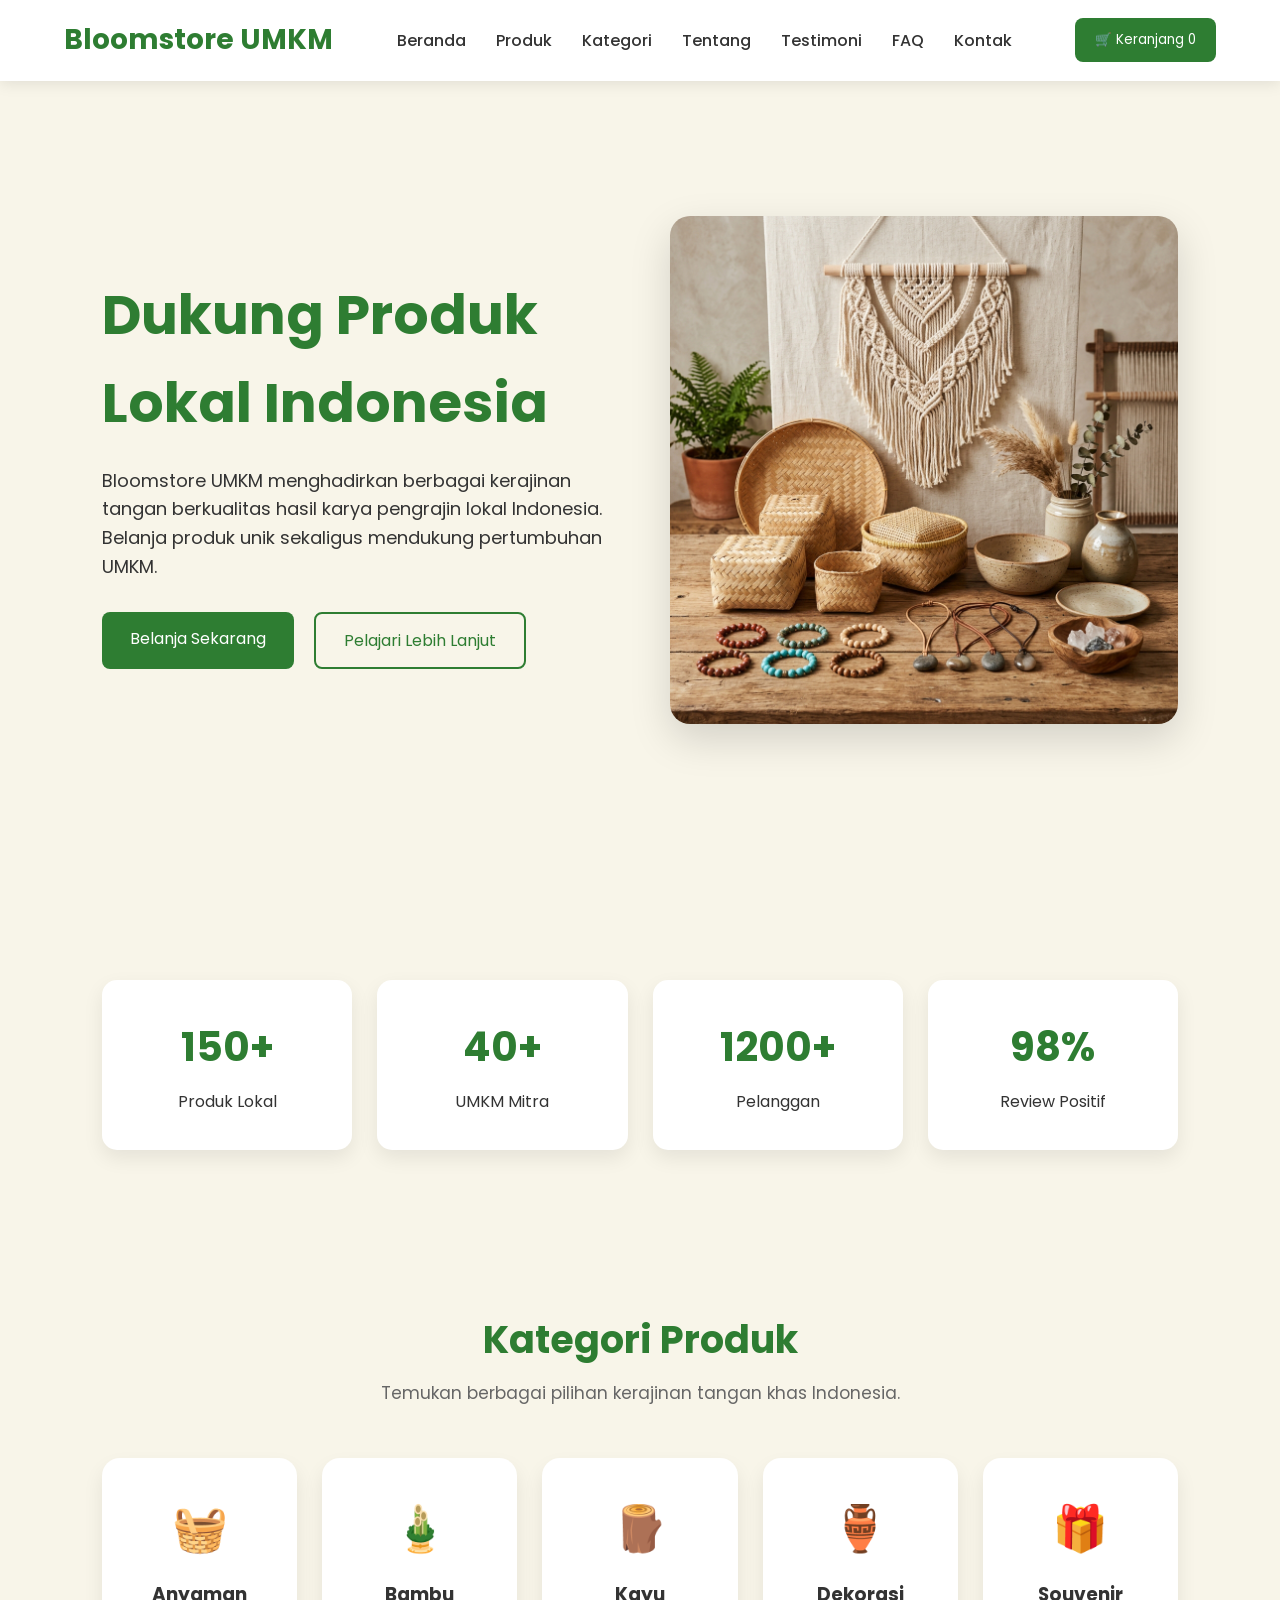
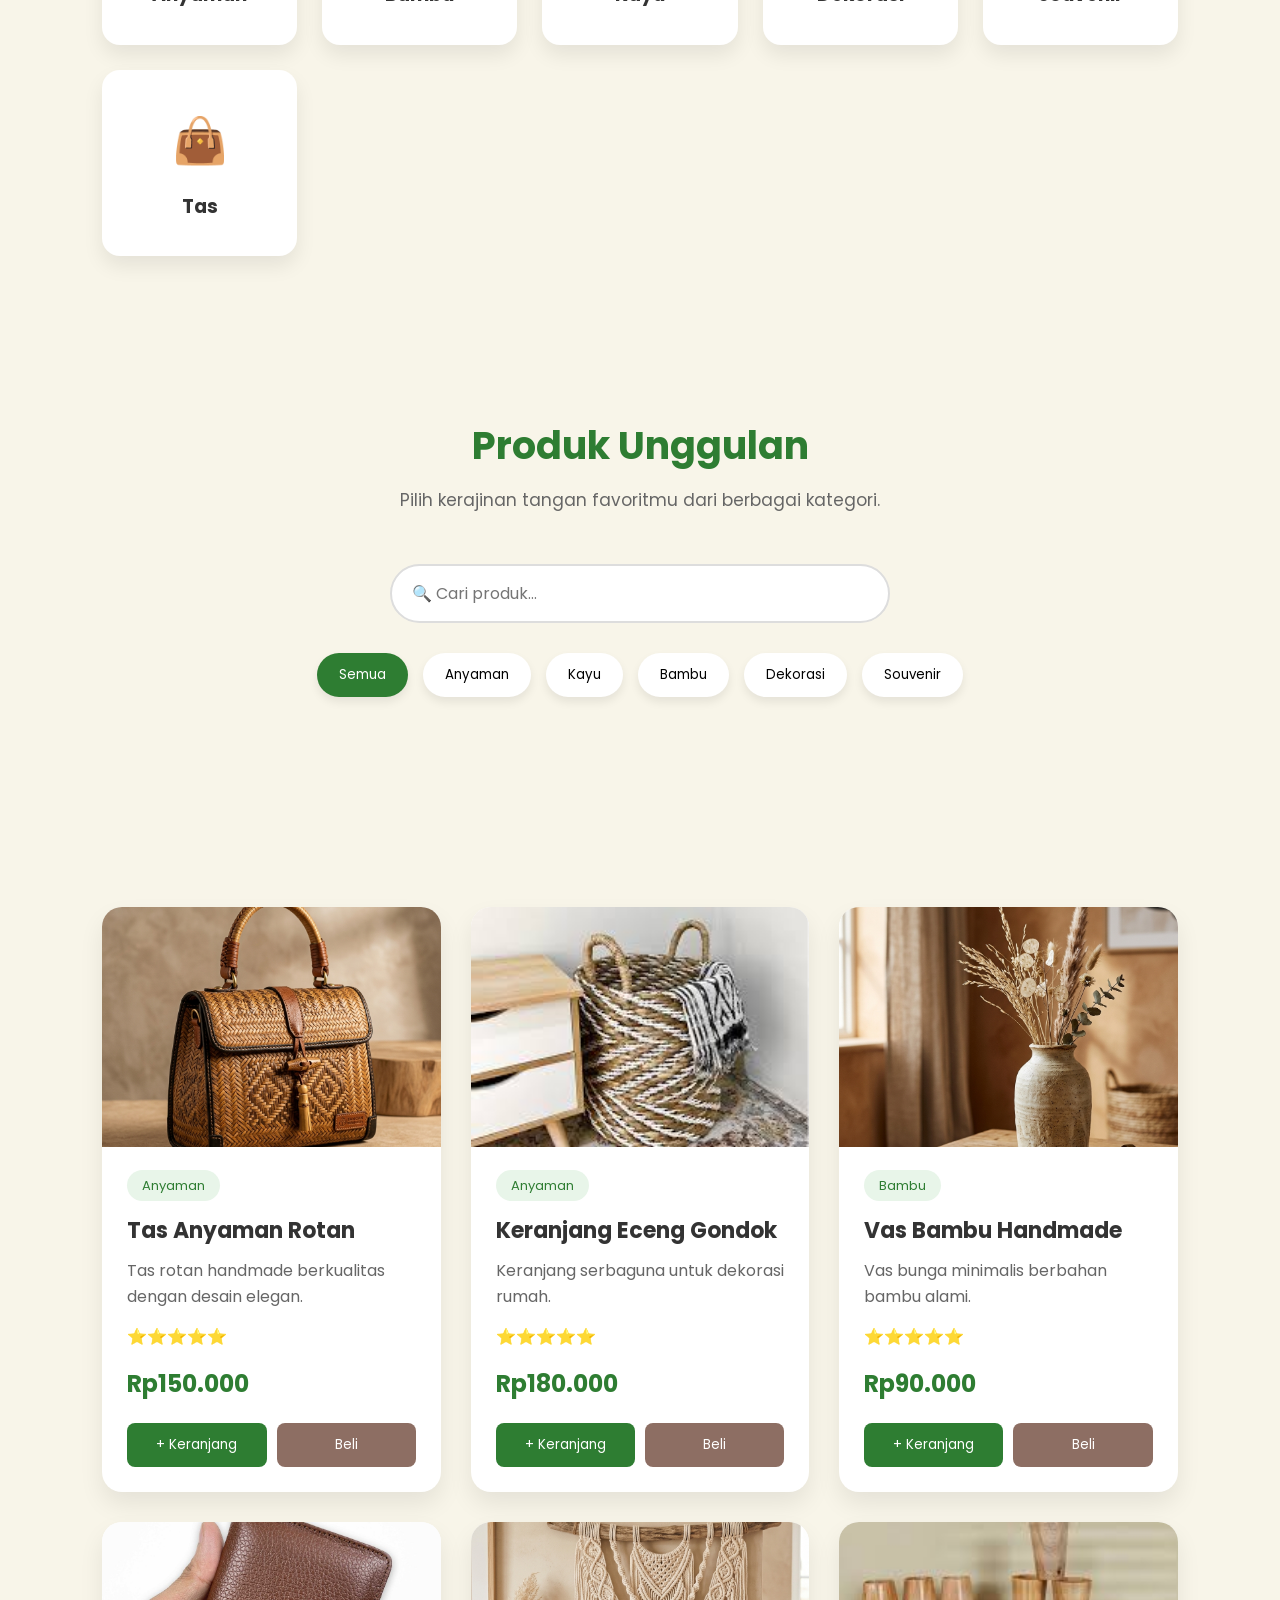
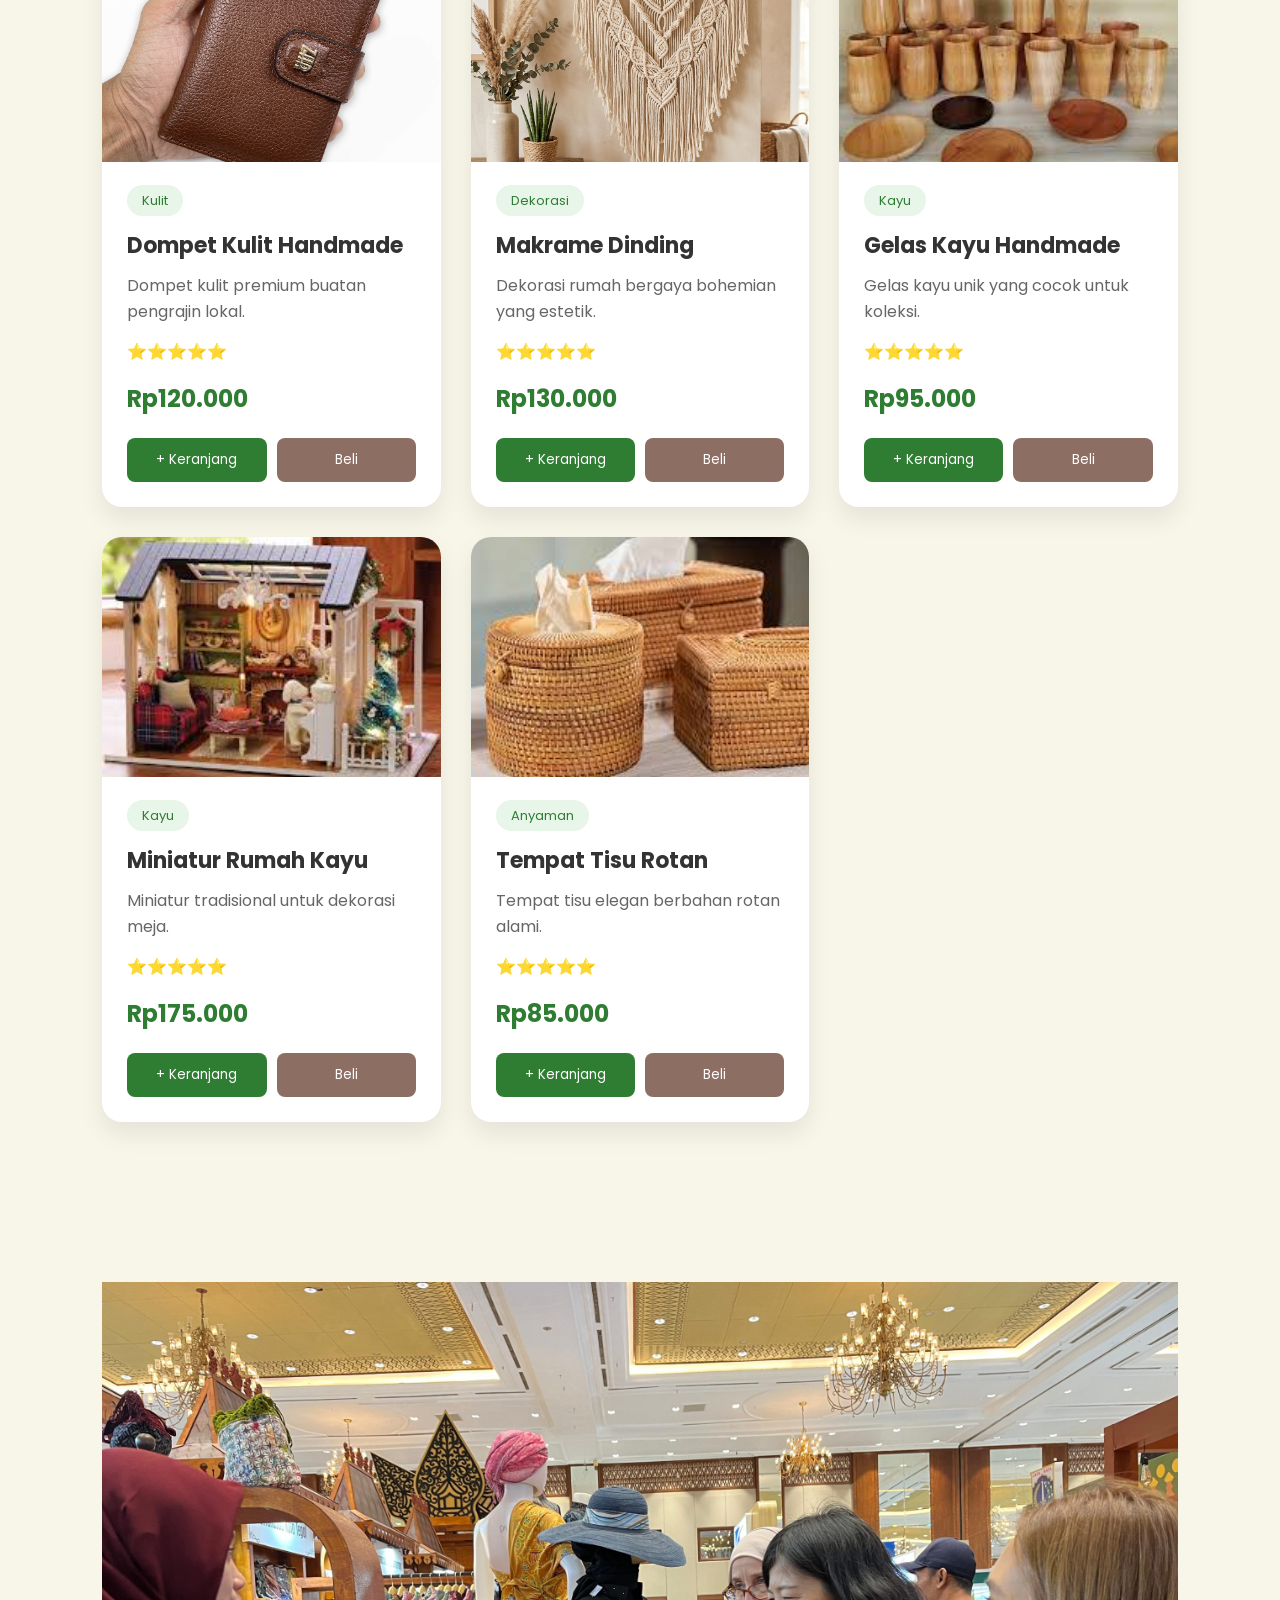
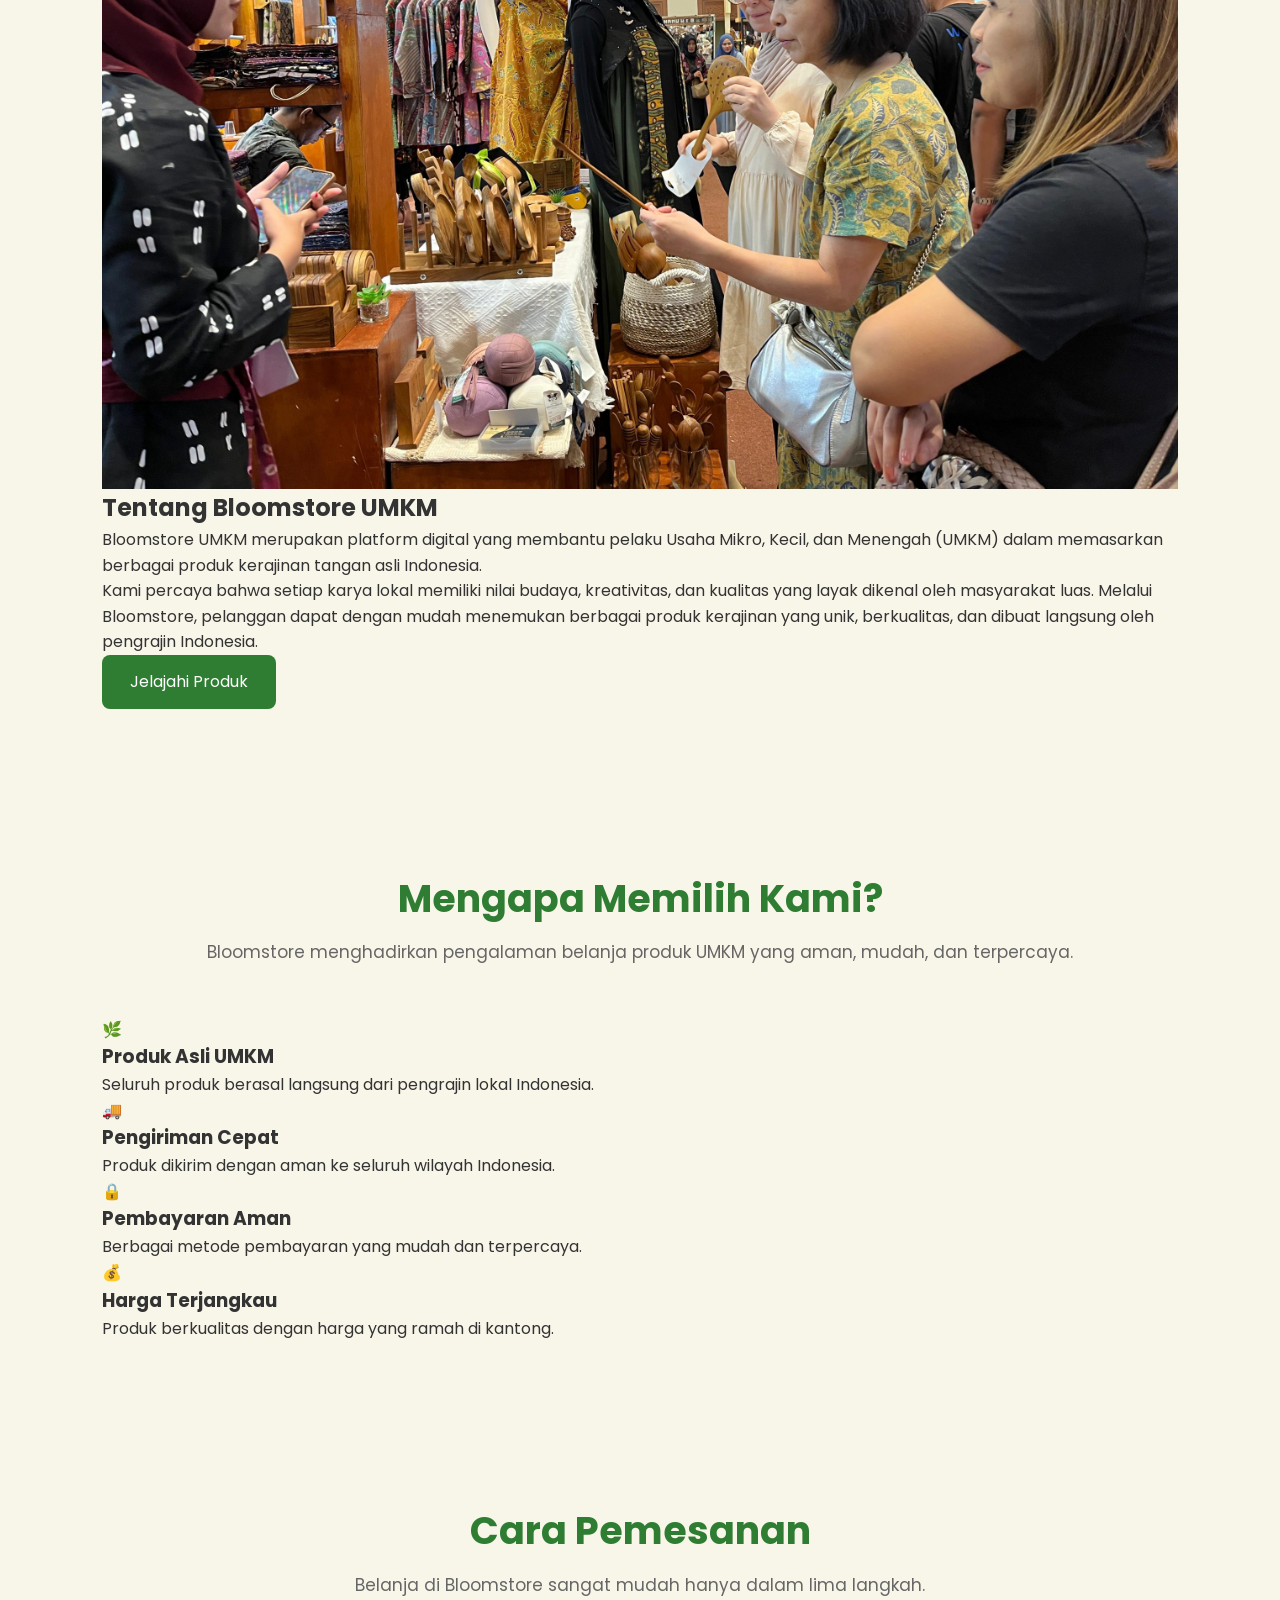
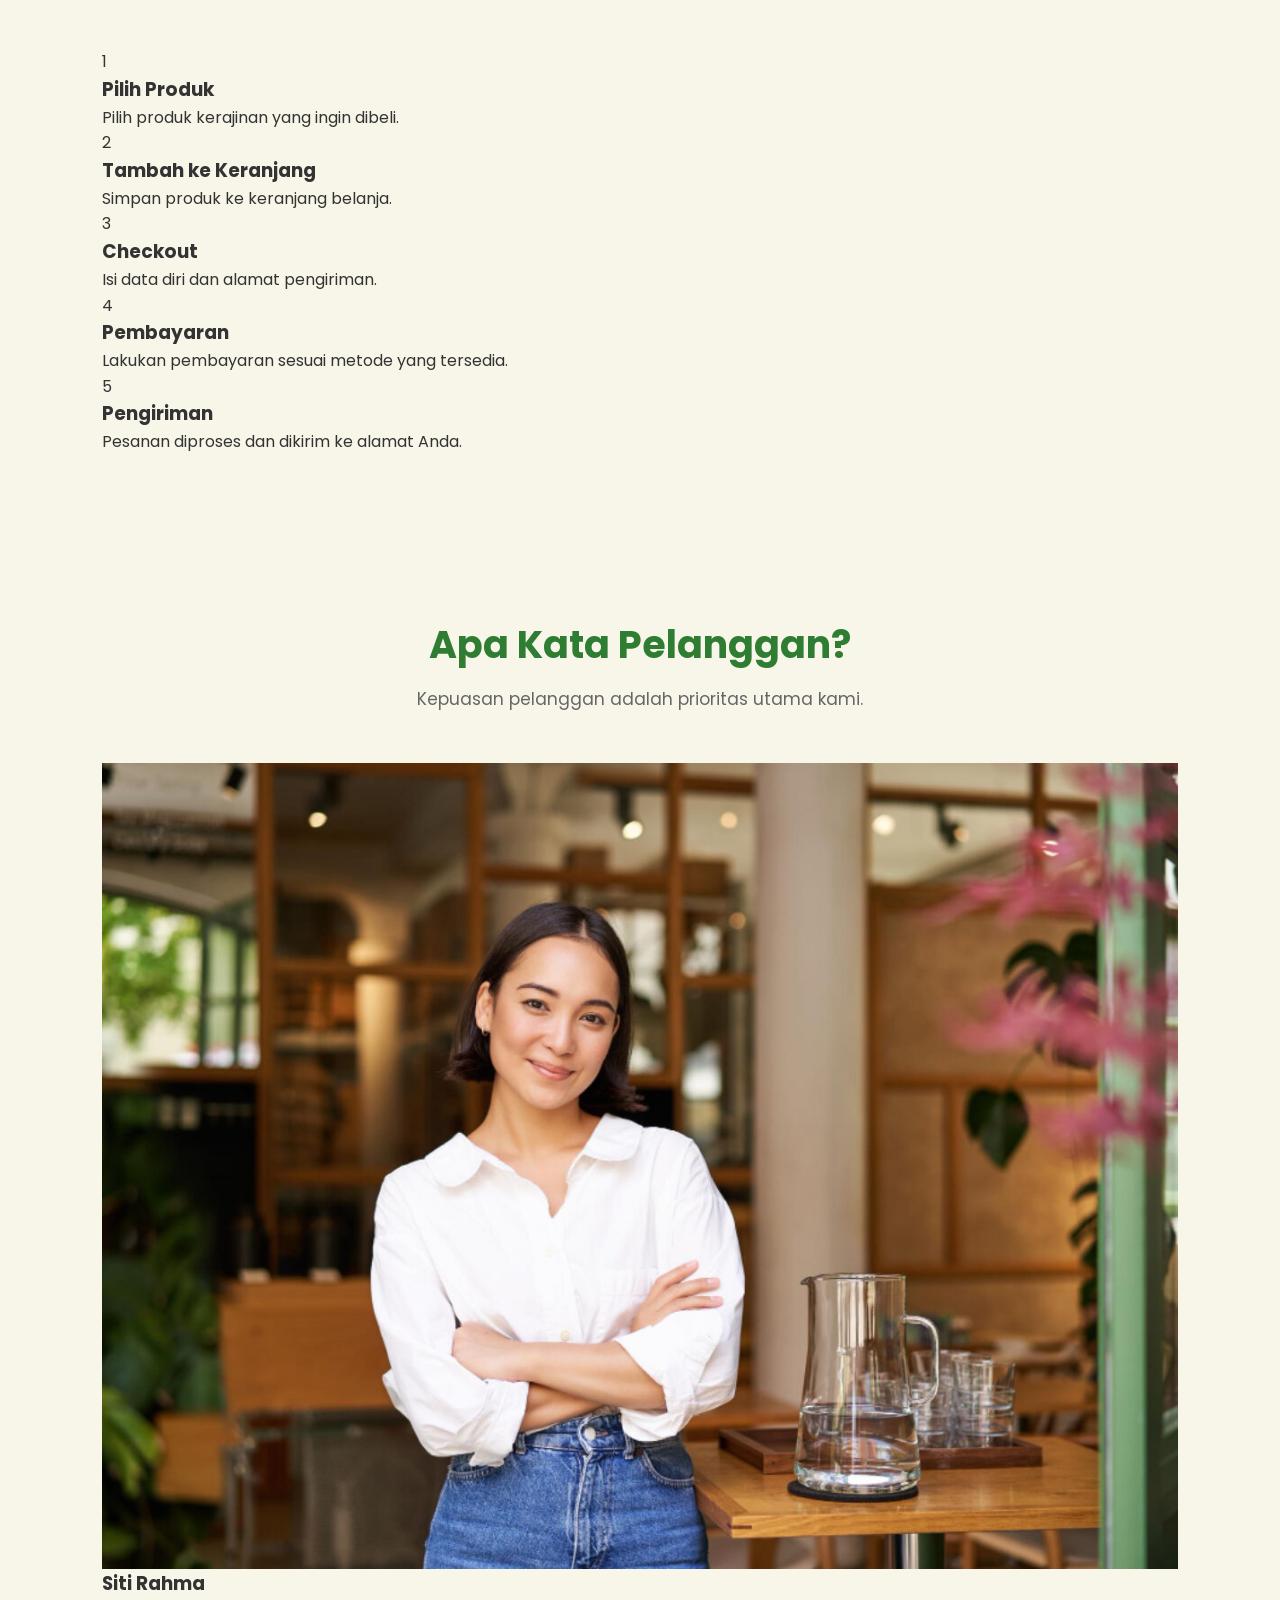
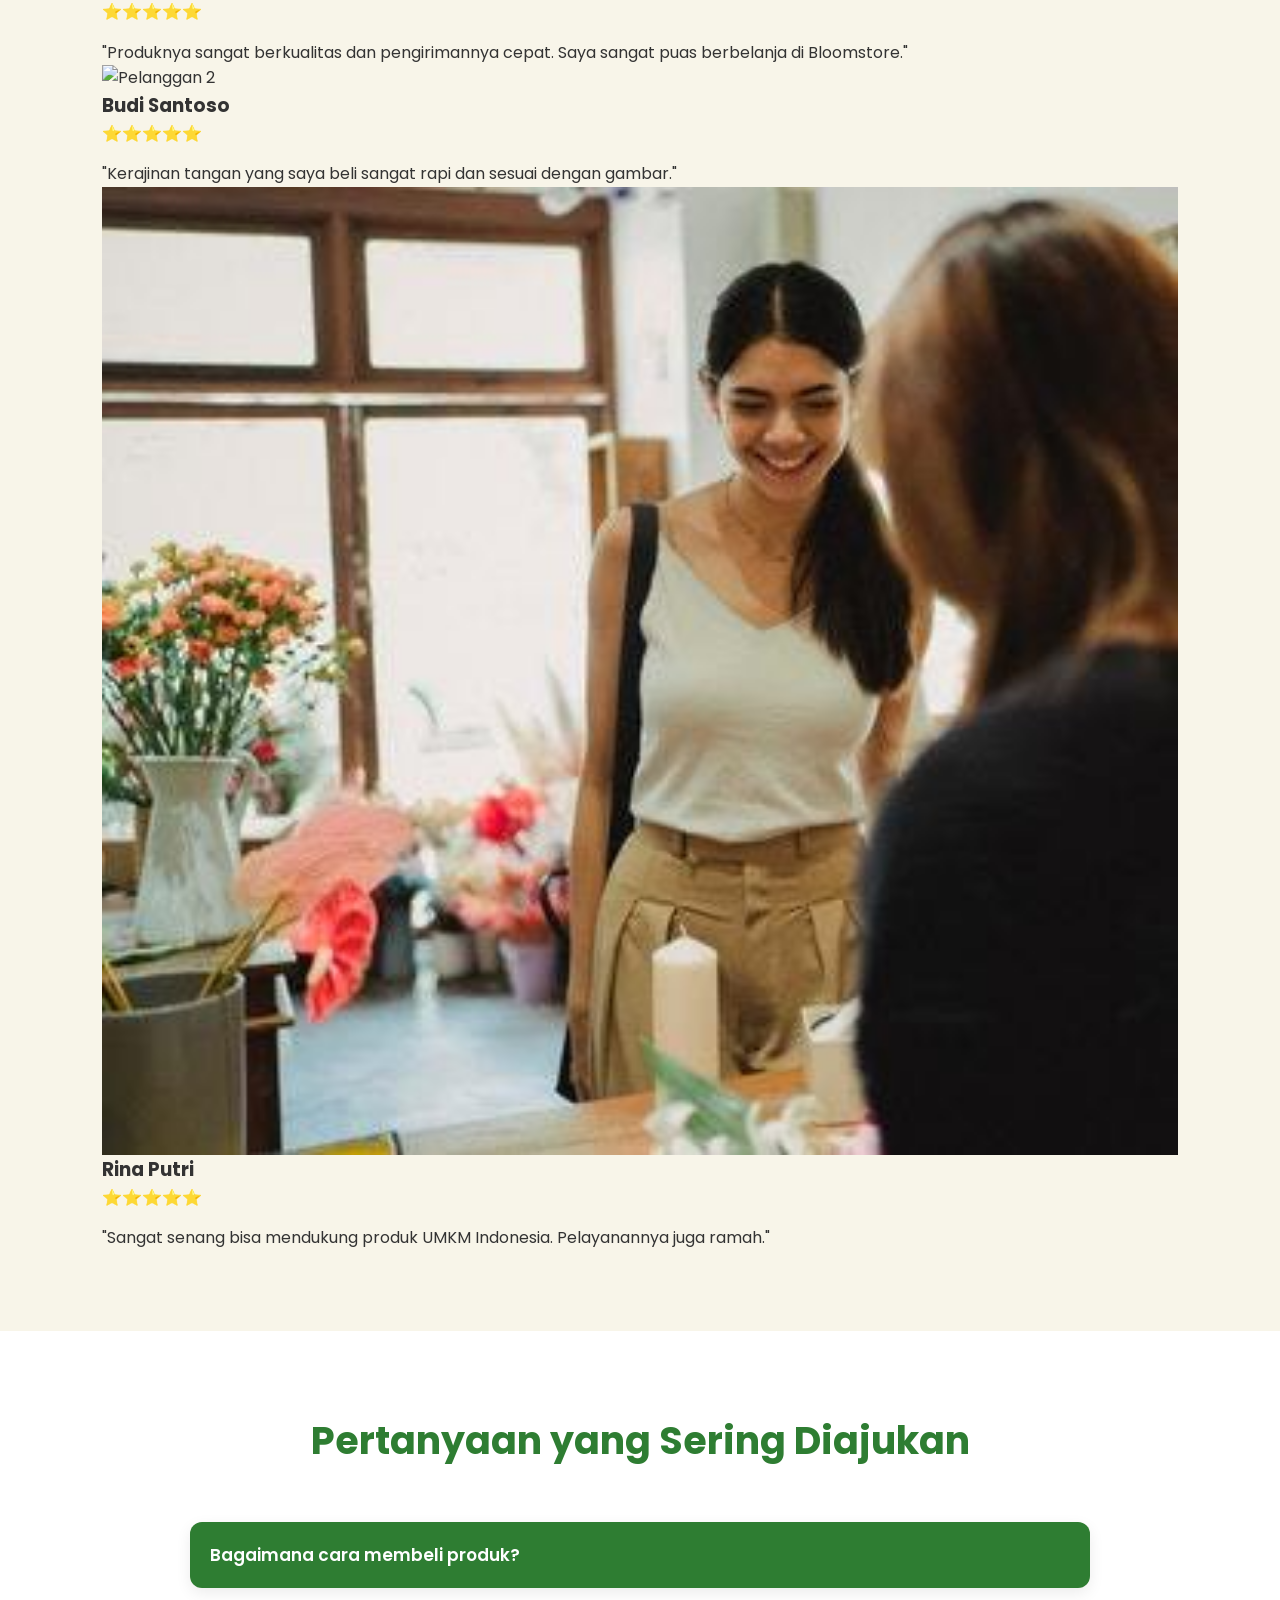
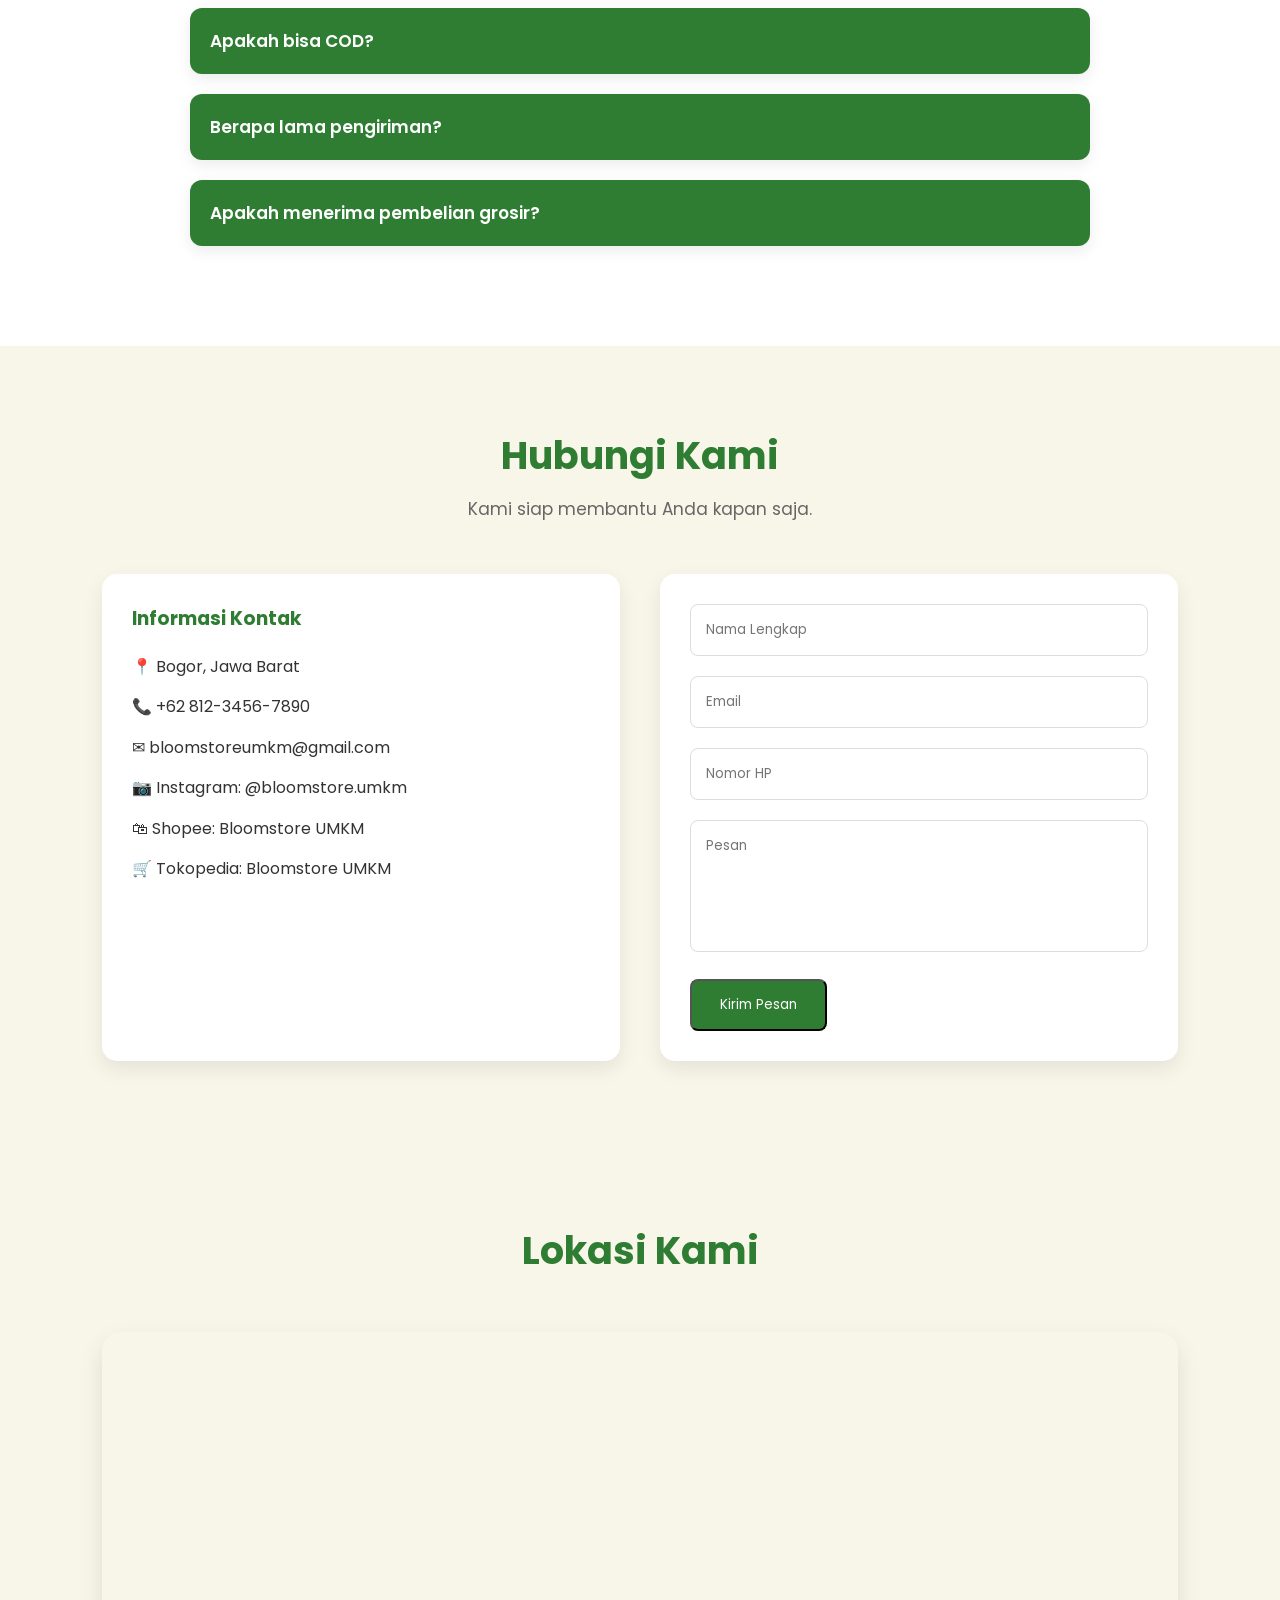
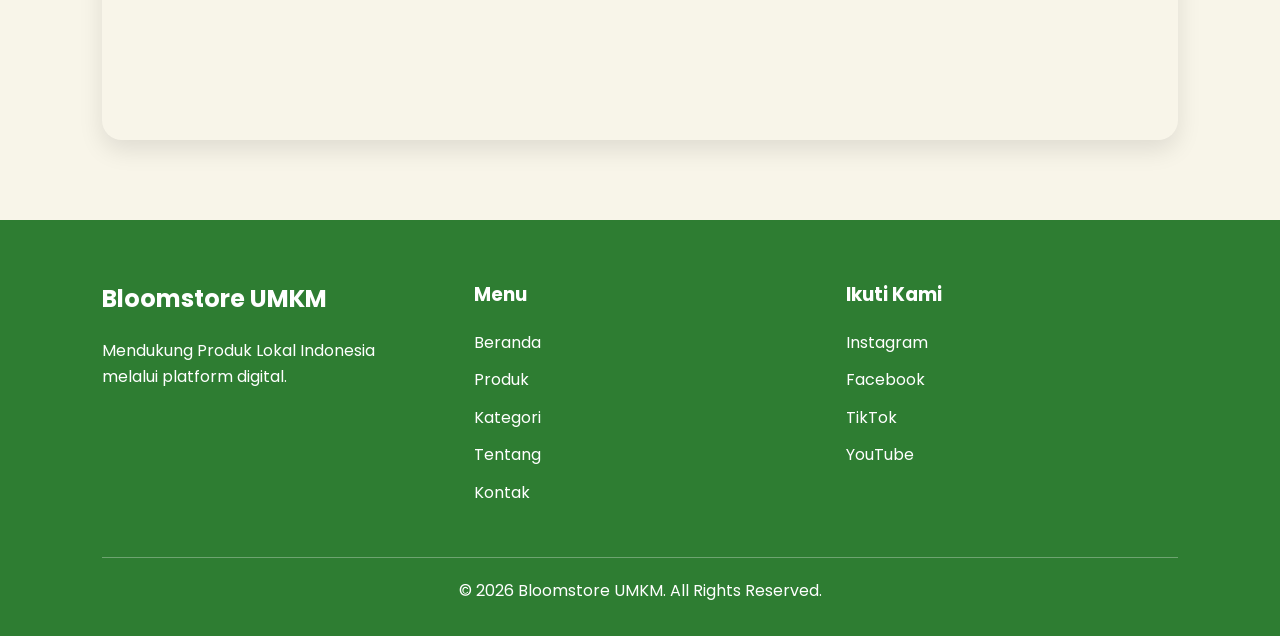
==== commit 025c3308: "Add files via upload" ====
--- a/index.html
+++ b/index.html
@@ -1,173 +1,1071 @@
 <!DOCTYPE html>
-<html lang="en">
+<html lang="id">
 <head>
     <meta charset="UTF-8">
     <meta name="viewport" content="width=device-width, initial-scale=1.0">
-    <title>Bloomstore</title>
-    <link rel="stylesheet" href="Praktikum_Dasar.css">
+    <title>Bloomstore UMKM</title>
+
+    <!-- Google Font -->
+    <link rel="preconnect" href="https://fonts.googleapis.com">
+    <link rel="preconnect" href="https://fonts.gstatic.com" crossorigin>
+    <link href="https://fonts.googleapis.com/css2?family=Poppins:wght@300;400;500;600;700&display=swap" rel="stylesheet">
+
+    <!-- CSS -->
+    <link rel="stylesheet" href="style.css">
 </head>
 
 <body>
-    <nav class="navbar">
-        <span class="logo">Bloomstore</span>
-        <ul class="nav-links">
-            <li><a href="#beranda">Beranda</a></li>
-            <li><a href="#produk">Produk</a></li>
-            <li><a href="#cara-pesan">Cara Pesan</a></li>
-            <li><a href="#kontak">Kontak</a></li>
-        </ul>
-    </nav>
-
-    <section id="beranda" class="bloom">
-        <div class="bloom-teks">
-             <h1>Kerajinan Handmade,<br />Harga Merakyat</h1>
-      <p>
-        Langsung dari pengrajin lokal. Diantar hingga sampai ke tangan pelanggan!
-      </p>
-      <a href="#produk" class="tombol">Belanja Sekarang</a>
-        </div>
-
-
-        <img src="images/bloom.jpg" alt="BLOOM STORE" width="350" height="420">
-    </section>
-
-    <section id="produk" class="section-produk">
-        <h2>Produk Kami</h2>
-        <p>ORIGINAL DAN HANDMADE</p>
-
-        <table border="1">
-            <thead>
-                <tr>
-                    <th>Nama Produk</th>
-                    <th>Tipe Produk</th>
-                    <th>Harga</th>
-                    <th>Satuan</th>
-                    <th>Aksi</th>
-                </tr>
-            </thead>
-            <tbody>
-                <tr>
-                    <td>Tas Anyaman</td>
-                    <td>Anyaman Bambu</td>
-                    <td>Rp 50.000</td>
-                    <td>1 pcs</td>
-                    <td><button class="btn-tambah">+ Tambah</button></td>
-                </tr>
-                 <tr>
-                    <td>Vas Bunga</td>
-                    <td>Vas Bunga Plastik</td>
-                    <td>Rp 30.000</td>
-                    <td>1 pcs</td>
-                    <td><button class="btn-tambah">+ Tambah</button></td>
-                </tr>
-                 <tr>
-                    <td>Makrame</td>
-                    <td>Hiasan Dinding</td>
-                    <td>Rp 65.000</td>
-                    <td>1 pcs</td>
-                    <td><button class="btn-tambah">+ Tambah</button></td>
-                </tr>
-                 <tr>
-                    <td>Gelang Batu Alam</td>
-                    <td>Aksesoris</td>
-                    <td>Rp 20.000</td>
-                    <td>1 pcs</td>
-                    <td><button class="btn-tambah">+ Tambah</button></td>
-                </tr>
-                 <tr>
-                    <td>Gantungan Kayu</td>
-                    <td>Hiasan</td>
-                    <td>Rp 70.000</td>
-                    <td>1 pcs</td>
-                    <td><button class="btn-tambah">+ Tambah</button></td>
-                </tr>
-               
-            </tbody>
-        </table>
-    </section>
-
-    <section id="cara-pesan" class="selection-cara-pesan">
-        <h2>Cara Pemesanan</h2>
-        <p>Mudah dan Cepat!</p>
-
-        <ol class="langkah-list">
-            <li>
-                <strong>Pilih Produk</strong>
-                <p>Lihat daftar produk dan klik tombol Tambah</p>
-            </li>
-            <li>
-                <strong>Hubungi via WhatssApp</strong>
-                <p>Kirim pesanan kamu ke nomor 0857-9812-4567.</p>
-            </li>
-            <li>
-                <strong>Konfirmasi Pesanan</strong>
-                <p>Kami akan konfirmasi stok dan harga total.</p>
-            </li>
-            <li>
-                <strong>Pengiriman kilat!</strong>
-                <p>Pesanan kamu segera dikirim setelah pesanan.</p>
-            </li>
-        </ol>
-    </section>
-
-    <section id="kontak" class="section-kontak">
-     <h2>Hubungi Kami</h2>
-            <p>Ada Pertanyaan? Kirim pesan di bawah ini.</p>
-
-        <div class="kontak-wrap">
-
-            <div class="kontak-info">
-                <h3>Informasi Toko</h3>
+
+    <!-- ================= HEADER ================= -->
+
+    <header class="header">
+
+        <nav class="navbar">
+
+            <div class="logo">
+                <h2>Bloomstore UMKM</h2>
+            </div>
+
+            <ul class="nav-menu">
+                <li><a href="#beranda">Beranda</a></li>
+                <li><a href="#produk">Produk</a></li>
+                <li><a href="#kategori">Kategori</a></li>
+                <li><a href="#tentang">Tentang</a></li>
+                <li><a href="#testimoni">Testimoni</a></li>
+                <li><a href="#faq">FAQ</a></li>
+                <li><a href="#kontak">Kontak</a></li>
+            </ul>
+
+            <div class="nav-button">
+
+                <button class="cart-btn">
+                    🛒 Keranjang
+                    <span class="cart-count">0</span>
+                </button>
+
+            </div>
+
+        </nav>
+
+    </header>
+
+    <!-- ================= HERO ================= -->
+
+    <section id="beranda" class="hero">
+
+        <div class="hero-text">
+
+            <h1>
+                Dukung Produk Lokal Indonesia
+            </h1>
+
+            <p>
+                Bloomstore UMKM menghadirkan berbagai kerajinan tangan
+                berkualitas hasil karya pengrajin lokal Indonesia.
+                Belanja produk unik sekaligus mendukung pertumbuhan UMKM.
+            </p>
+
+            <div class="hero-button">
+
+                <a href="#produk" class="btn-primary">
+                    Belanja Sekarang
+                </a>
+
+                <a href="#tentang" class="btn-secondary">
+                    Pelajari Lebih Lanjut
+                </a>
+
+            </div>
+
+        </div>
+
+        <div class="hero-image">
+
+            <img src="images/hero.jpg"
+                 alt="Kerajinan UMKM Indonesia">
+
+        </div>
+
+    </section>
+
+    <!-- ================= STATISTIK ================= -->
+
+    <section class="statistik">
+
+        <div class="stat-card">
+
+            <h2>150+</h2>
+
+            <p>Produk Lokal</p>
+
+        </div>
+
+        <div class="stat-card">
+
+            <h2>40+</h2>
+
+            <p>UMKM Mitra</p>
+
+        </div>
+
+        <div class="stat-card">
+
+            <h2>1200+</h2>
+
+            <p>Pelanggan</p>
+
+        </div>
+
+        <div class="stat-card">
+
+            <h2>98%</h2>
+
+            <p>Review Positif</p>
+
+        </div>
+
+    </section>
+
+    <!-- ================= KATEGORI ================= -->
+
+    <section id="kategori" class="kategori">
+
+        <div class="section-title">
+
+            <h2>Kategori Produk</h2>
+
+            <p>
+                Temukan berbagai pilihan kerajinan tangan khas Indonesia.
+            </p>
+
+        </div>
+
+        <div class="kategori-container">
+
+            <article class="kategori-card">
+
+                <div class="kategori-icon">🧺</div>
+
+                <h3>Anyaman</h3>
+
+            </article>
+
+            <article class="kategori-card">
+
+                <div class="kategori-icon">🎍</div>
+
+                <h3>Bambu</h3>
+
+            </article>
+
+            <article class="kategori-card">
+
+                <div class="kategori-icon">🪵</div>
+
+                <h3>Kayu</h3>
+
+            </article>
+
+            <article class="kategori-card">
+
+                <div class="kategori-icon">🏺</div>
+
+                <h3>Dekorasi</h3>
+
+            </article>
+
+            <article class="kategori-card">
+
+                <div class="kategori-icon">🎁</div>
+
+                <h3>Souvenir</h3>
+
+            </article>
+
+            <article class="kategori-card">
+
+                <div class="kategori-icon">👜</div>
+
+                <h3>Tas</h3>
+
+            </article>
+
+        </div>
+
+    </section>
+
+    <!-- ================= PRODUK ================= -->
+         <!-- ================= SEARCH & FILTER ================= -->
+
+    <section class="search-filter">
+
+        <div class="section-title">
+
+            <h2>Produk Unggulan</h2>
+
+            <p>
+                Pilih kerajinan tangan favoritmu dari berbagai kategori.
+            </p>
+
+        </div>
+
+        <div class="search-box">
+
+            <input type="text"
+                   id="searchInput"
+                   placeholder="🔍 Cari produk...">
+
+        </div>
+
+        <div class="filter-button">
+
+            <button class="filter active">Semua</button>
+            <button class="filter">Anyaman</button>
+            <button class="filter">Kayu</button>
+            <button class="filter">Bambu</button>
+            <button class="filter">Dekorasi</button>
+            <button class="filter">Souvenir</button>
+
+        </div>
+
+    </section>
+
+    <!-- ================= PRODUK ================= -->
+
+    <section id="produk" class="produk">
+
+        <div class="produk-container">
+
+            <!-- Produk 1 -->
+
+            <article class="produk-card">
+
+                <img src="images/tas-anyaman.jpg"
+                     alt="Tas Anyaman">
+
+                <div class="produk-info">
+
+                    <span class="kategori-label">
+                        Anyaman
+                    </span>
+
+                    <h3>Tas Anyaman Rotan</h3>
+
+                    <p>
+                        Tas rotan handmade berkualitas
+                        dengan desain elegan.
+                    </p>
+
+                    <div class="rating">
+                        ⭐⭐⭐⭐⭐
+                    </div>
+
+                    <h4>Rp150.000</h4>
+
+                    <div class="produk-button">
+
+                        <button class="cart">
+                            + Keranjang
+                        </button>
+
+                        <button class="buy">
+                            Beli
+                        </button>
+
+                    </div>
+
+                </div>
+
+            </article>
+
+            <!-- Produk 2 -->
+
+            <article class="produk-card">
+
+                <img src="images/keranjang.jpg"
+                     alt="Keranjang Rotan">
+
+                <div class="produk-info">
+
+                    <span class="kategori-label">
+                        Anyaman
+                    </span>
+
+                    <h3>Keranjang Eceng Gondok</h3>
+
+                    <p>
+                        Keranjang serbaguna untuk
+                        dekorasi rumah.
+                    </p>
+
+                    <div class="rating">
+                        ⭐⭐⭐⭐⭐
+                    </div>
+
+                    <h4>Rp180.000</h4>
+
+                    <div class="produk-button">
+
+                        <button class="cart">
+                            + Keranjang
+                        </button>
+
+                        <button class="buy">
+                            Beli
+                        </button>
+
+                    </div>
+
+                </div>
+
+            </article>
+
+            <!-- Produk 3 -->
+
+            <article class="produk-card">
+
+                <img src="images/vas-bambu.jpg"
+                     alt="Vas Bambu">
+
+                <div class="produk-info">
+
+                    <span class="kategori-label">
+                        Bambu
+                    </span>
+
+                    <h3>Vas Bambu Handmade</h3>
+
+                    <p>
+                        Vas bunga minimalis berbahan
+                        bambu alami.
+                    </p>
+
+                    <div class="rating">
+                        ⭐⭐⭐⭐⭐
+                    </div>
+
+                    <h4>Rp90.000</h4>
+
+                    <div class="produk-button">
+
+                        <button class="cart">
+                            + Keranjang
+                        </button>
+
+                        <button class="buy">
+                            Beli
+                        </button>
+
+                    </div>
+
+                </div>
+
+            </article>
+
+            <!-- Produk 4 -->
+
+            <article class="produk-card">
+
+                <img src="images/dompet-kulit.jpg"
+                     alt="Dompet Kulit">
+
+                <div class="produk-info">
+
+                    <span class="kategori-label">
+                        Kulit
+                    </span>
+
+                    <h3>Dompet Kulit Handmade</h3>
+
+                    <p>
+                        Dompet kulit premium
+                        buatan pengrajin lokal.
+                    </p>
+
+                    <div class="rating">
+                        ⭐⭐⭐⭐⭐
+                    </div>
+
+                    <h4>Rp120.000</h4>
+
+                    <div class="produk-button">
+
+                        <button class="cart">
+                            + Keranjang
+                        </button>
+
+                        <button class="buy">
+                            Beli
+                        </button>
+
+                    </div>
+
+                </div>
+
+            </article>
+
+            <!-- Produk 5 -->
+
+            <article class="produk-card">
+
+                <img src="images/makrame.jpg"
+                     alt="Makrame">
+
+                <div class="produk-info">
+
+                    <span class="kategori-label">
+                        Dekorasi
+                    </span>
+
+                    <h3>Makrame Dinding</h3>
+
+                    <p>
+                        Dekorasi rumah bergaya
+                        bohemian yang estetik.
+                    </p>
+
+                    <div class="rating">
+                        ⭐⭐⭐⭐⭐
+                    </div>
+
+                    <h4>Rp130.000</h4>
+
+                    <div class="produk-button">
+
+                        <button class="cart">
+                            + Keranjang
+                        </button>
+
+                        <button class="buy">
+                            Beli
+                        </button>
+
+                    </div>
+
+                </div>
+
+            </article>
+
+            <!-- Produk 6 -->
+
+            <article class="produk-card">
+
+                <img src="images/gelas-kayu.jpg"
+                     alt="Gelas Kayu">
+
+                <div class="produk-info">
+
+                    <span class="kategori-label">
+                        Kayu
+                    </span>
+
+                    <h3>Gelas Kayu Handmade</h3>
+
+                    <p>
+                        Gelas kayu unik yang cocok
+                        untuk koleksi.
+                    </p>
+
+                    <div class="rating">
+                        ⭐⭐⭐⭐⭐
+                    </div>
+
+                    <h4>Rp95.000</h4>
+
+                    <div class="produk-button">
+
+                        <button class="cart">
+                            + Keranjang
+                        </button>
+
+                        <button class="buy">
+                            Beli
+                        </button>
+
+                    </div>
+
+                </div>
+
+            </article>
+
+            <!-- Produk 7 -->
+
+            <article class="produk-card">
+
+                <img src="images/miniatur-rumah.jpg"
+                     alt="Miniatur Rumah">
+
+                <div class="produk-info">
+
+                    <span class="kategori-label">
+                        Kayu
+                    </span>
+
+                    <h3>Miniatur Rumah Kayu</h3>
+
+                    <p>
+                        Miniatur tradisional
+                        untuk dekorasi meja.
+                    </p>
+
+                    <div class="rating">
+                        ⭐⭐⭐⭐⭐
+                    </div>
+
+                    <h4>Rp175.000</h4>
+
+                    <div class="produk-button">
+
+                        <button class="cart">
+                            + Keranjang
+                        </button>
+
+                        <button class="buy">
+                            Beli
+                        </button>
+
+                    </div>
+
+                </div>
+
+            </article>
+
+            <!-- Produk 8 -->
+
+            <article class="produk-card">
+
+                <img src="images/tempat-tisu.jpg"
+                     alt="Tempat Tisu">
+
+                <div class="produk-info">
+
+                    <span class="kategori-label">
+                        Anyaman
+                    </span>
+
+                    <h3>Tempat Tisu Rotan</h3>
+
+                    <p>
+                        Tempat tisu elegan
+                        berbahan rotan alami.
+                    </p>
+
+                    <div class="rating">
+                        ⭐⭐⭐⭐⭐
+                    </div>
+
+                    <h4>Rp85.000</h4>
+
+                    <div class="produk-button">
+
+                        <button class="cart">
+                            + Keranjang
+                        </button>
+
+                        <button class="buy">
+                            Beli
+                        </button>
+
+                    </div>
+
+                </div>
+
+            </article>
+
+        </div>
+
+    </section>
+        <!-- ================= TENTANG KAMI ================= -->
+
+    <section id="tentang" class="tentang">
+
+        <div class="tentang-container">
+
+            <div class="tentang-image">
+
+                <img src="images/tentang.jpg" alt="Pengrajin UMKM">
+
+            </div>
+
+            <div class="tentang-content">
+
+                <h2>Tentang Bloomstore UMKM</h2>
+
+                <p>
+                    Bloomstore UMKM merupakan platform digital yang membantu
+                    pelaku Usaha Mikro, Kecil, dan Menengah (UMKM) dalam
+                    memasarkan berbagai produk kerajinan tangan asli Indonesia.
+                </p>
+
+                <p>
+                    Kami percaya bahwa setiap karya lokal memiliki nilai budaya,
+                    kreativitas, dan kualitas yang layak dikenal oleh masyarakat
+                    luas. Melalui Bloomstore, pelanggan dapat dengan mudah
+                    menemukan berbagai produk kerajinan yang unik, berkualitas,
+                    dan dibuat langsung oleh pengrajin Indonesia.
+                </p>
+
+                <a href="#produk" class="btn-primary">
+                    Jelajahi Produk
+                </a>
+
+            </div>
+
+        </div>
+
+    </section>
+
+    <!-- ================= KEUNGGULAN ================= -->
+
+    <section class="keunggulan">
+
+        <div class="section-title">
+
+            <h2>Mengapa Memilih Kami?</h2>
+
+            <p>
+                Bloomstore menghadirkan pengalaman belanja produk UMKM yang aman,
+                mudah, dan terpercaya.
+            </p>
+
+        </div>
+
+        <div class="keunggulan-container">
+
+            <article class="keunggulan-card">
+
+                <div class="icon">🌿</div>
+
+                <h3>Produk Asli UMKM</h3>
+
+                <p>
+                    Seluruh produk berasal langsung dari pengrajin lokal Indonesia.
+                </p>
+
+            </article>
+
+            <article class="keunggulan-card">
+
+                <div class="icon">🚚</div>
+
+                <h3>Pengiriman Cepat</h3>
+
+                <p>
+                    Produk dikirim dengan aman ke seluruh wilayah Indonesia.
+                </p>
+
+            </article>
+
+            <article class="keunggulan-card">
+
+                <div class="icon">🔒</div>
+
+                <h3>Pembayaran Aman</h3>
+
+                <p>
+                    Berbagai metode pembayaran yang mudah dan terpercaya.
+                </p>
+
+            </article>
+
+            <article class="keunggulan-card">
+
+                <div class="icon">💰</div>
+
+                <h3>Harga Terjangkau</h3>
+
+                <p>
+                    Produk berkualitas dengan harga yang ramah di kantong.
+                </p>
+
+            </article>
+
+        </div>
+
+    </section>
+
+    <!-- ================= CARA PEMESANAN ================= -->
+
+    <section class="cara-pesan">
+
+        <div class="section-title">
+
+            <h2>Cara Pemesanan</h2>
+
+            <p>
+                Belanja di Bloomstore sangat mudah hanya dalam lima langkah.
+            </p>
+
+        </div>
+
+        <div class="langkah-container">
+
+            <div class="langkah-card">
+
+                <div class="nomor">1</div>
+
+                <h3>Pilih Produk</h3>
+
+                <p>
+                    Pilih produk kerajinan yang ingin dibeli.
+                </p>
+
+            </div>
+
+            <div class="langkah-card">
+
+                <div class="nomor">2</div>
+
+                <h3>Tambah ke Keranjang</h3>
+
+                <p>
+                    Simpan produk ke keranjang belanja.
+                </p>
+
+            </div>
+
+            <div class="langkah-card">
+
+                <div class="nomor">3</div>
+
+                <h3>Checkout</h3>
+
+                <p>
+                    Isi data diri dan alamat pengiriman.
+                </p>
+
+            </div>
+
+            <div class="langkah-card">
+
+                <div class="nomor">4</div>
+
+                <h3>Pembayaran</h3>
+
+                <p>
+                    Lakukan pembayaran sesuai metode yang tersedia.
+                </p>
+
+            </div>
+
+            <div class="langkah-card">
+
+                <div class="nomor">5</div>
+
+                <h3>Pengiriman</h3>
+
+                <p>
+                    Pesanan diproses dan dikirim ke alamat Anda.
+                </p>
+
+            </div>
+
+        </div>
+
+    </section>
+        <!-- ================= TESTIMONI ================= -->
+
+    <section id="testimoni" class="testimoni">
+
+        <div class="section-title">
+
+            <h2>Apa Kata Pelanggan?</h2>
+
+            <p>
+                Kepuasan pelanggan adalah prioritas utama kami.
+            </p>
+
+        </div>
+
+        <div class="testimoni-container">
+
+            <article class="testimoni-card">
+
+                <img src="images/pelanggan1.jpg" alt="Pelanggan 1">
+
+                <h3>Siti Rahma</h3>
+
+                <div class="rating">⭐⭐⭐⭐⭐</div>
+
+                <p>
+                    "Produknya sangat berkualitas dan pengirimannya cepat.
+                    Saya sangat puas berbelanja di Bloomstore."
+                </p>
+
+            </article>
+
+            <article class="testimoni-card">
+
+                <img src="images/pelanggan2.jpg" alt="Pelanggan 2">
+
+                <h3>Budi Santoso</h3>
+
+                <div class="rating">⭐⭐⭐⭐⭐</div>
+
+                <p>
+                    "Kerajinan tangan yang saya beli sangat rapi dan sesuai
+                    dengan gambar."
+                </p>
+
+            </article>
+
+            <article class="testimoni-card">
+
+                <img src="images/pelanggan3.jpg" alt="Pelanggan 3">
+
+                <h3>Rina Putri</h3>
+
+                <div class="rating">⭐⭐⭐⭐⭐</div>
+
+                <p>
+                    "Sangat senang bisa mendukung produk UMKM Indonesia.
+                    Pelayanannya juga ramah."
+                </p>
+
+            </article>
+
+        </div>
+
+    </section>
+
+    <!-- ================= FAQ ================= -->
+
+    <section id="faq" class="faq">
+
+        <div class="section-title">
+
+            <h2>Pertanyaan yang Sering Diajukan</h2>
+
+        </div>
+
+        <div class="faq-container">
+
+            <div class="faq-item">
+
+                <button class="faq-question">
+                    Bagaimana cara membeli produk?
+                </button>
+
+                <div class="faq-answer">
+
+                    <p>
+                        Pilih produk, tambahkan ke keranjang, lalu lakukan checkout.
+                    </p>
+
+                </div>
+
+            </div>
+
+            <div class="faq-item">
+
+                <button class="faq-question">
+                    Apakah bisa COD?
+                </button>
+
+                <div class="faq-answer">
+
+                    <p>
+                        Ya, COD tersedia untuk wilayah tertentu.
+                    </p>
+
+                </div>
+
+            </div>
+
+            <div class="faq-item">
+
+                <button class="faq-question">
+                    Berapa lama pengiriman?
+                </button>
+
+                <div class="faq-answer">
+
+                    <p>
+                        Pengiriman membutuhkan waktu sekitar 2–5 hari kerja.
+                    </p>
+
+                </div>
+
+            </div>
+
+            <div class="faq-item">
+
+                <button class="faq-question">
+                    Apakah menerima pembelian grosir?
+                </button>
+
+                <div class="faq-answer">
+
+                    <p>
+                        Ya, kami melayani pembelian dalam jumlah besar.
+                    </p>
+
+                </div>
+
+            </div>
+
+        </div>
+
+    </section>
+
+    <!-- ================= KONTAK ================= -->
+
+    <section id="kontak" class="kontak">
+
+        <div class="section-title">
+
+            <h2>Hubungi Kami</h2>
+
+            <p>
+                Kami siap membantu Anda kapan saja.
+            </p>
+
+        </div>
+
+        <div class="kontak-container">
+
+            <div class="info-kontak">
+
+                <h3>Informasi Kontak</h3>
+
+                <p>📍 Bogor, Jawa Barat</p>
+
+                <p>📞 +62 812-3456-7890</p>
+
+                <p>✉ bloomstoreumkm@gmail.com</p>
+
+                <p>📷 Instagram: @bloomstore.umkm</p>
+
+                <p>🛍 Shopee: Bloomstore UMKM</p>
+
+                <p>🛒 Tokopedia: Bloomstore UMKM</p>
+
+            </div>
+
+            <div class="form-kontak">
+
+                <form>
+
+                    <input type="text"
+                           placeholder="Nama Lengkap"
+                           required>
+
+                    <input type="email"
+                           placeholder="Email"
+                           required>
+
+                    <input type="tel"
+                           placeholder="Nomor HP"
+                           required>
+
+                    <textarea
+                        rows="5"
+                        placeholder="Pesan"></textarea>
+
+                    <button type="submit"
+                            class="btn-primary">
+
+                        Kirim Pesan
+
+                    </button>
+
+                </form>
+
+            </div>
+
+        </div>
+
+    </section>
+
+    <!-- ================= GOOGLE MAP ================= -->
+
+    <section class="maps">
+
+        <div class="section-title">
+
+            <h2>Lokasi Kami</h2>
+
+        </div>
+
+        <div class="map-container">
+
+            <iframe
+                src="https://www.google.com/maps?q=Bogor,+Indonesia&output=embed"
+                width="100%"
+                height="400"
+                style="border:0;"
+                loading="lazy">
+            </iframe>
+
+        </div>
+
+    </section>
+
+    <!-- ================= FOOTER ================= -->
+
+    <footer class="footer">
+
+        <div class="footer-container">
+
+            <div class="footer-logo">
+
+                <h2>Bloomstore UMKM</h2>
+
+                <p>
+                    Mendukung Produk Lokal Indonesia melalui platform digital.
+                </p>
+
+            </div>
+
+            <div class="footer-menu">
+
+                <h3>Menu</h3>
+
                 <ul>
-                     <li>Jl. Baranangsiang Blok D3 no.21, Bogor Timur</li>
-                     <li>WhatsApp: 0857-9812-4567</li>
-                     <li>bloomstore15@gmail.com</li>
+
+                    <li><a href="#beranda">Beranda</a></li>
+
+                    <li><a href="#produk">Produk</a></li>
+
+                    <li><a href="#kategori">Kategori</a></li>
+
+                    <li><a href="#tentang">Tentang</a></li>
+
+                    <li><a href="#kontak">Kontak</a></li>
+
                 </ul>
 
-        <div class="sosmed">
-            <a href="#"><img src="images/instagram.jpg"/></a>
-            <a href="#"><img src="images/tiktok.jpg"/></a>
-            <a href="#"><img src="images/shopee.jpg"/></a>
-            <a href="#"><img src="images/tokopedia.jpg"/></a>
-        </div>
-
-        <form id="form-kontak">
-            <div class="form-group"
-            <label for="nama">Nama Lengkap</label><br />
-            <input
-            type="text"
-            id="nama"
-            name="nama"
-            placeholder="Contoh: Budi Santoso"
-            required
-            />
-            
-            <br /><br />
-            <label for="telepon">Nomor WhatsApp</label><br />
-            <input
-            type="tel"
-            id="telepon"
-            name="telepon"
-            placeholder="Contoh: 0857-9812-4567"
-            required
-            />
-            <br /><br />
-            <label for="pesan">Pesan</label><br />
-            <textarea
-            id="pesan"
-            name="pesan"
-            rows="4"
-            placeholder="Tulis pesan kamu di sini..."
-            required
-            ></textarea>
-            <br /><br />
-            <button type="submit"> Kirim Pesan</button>
-        </form>
-    </section>
-
-    <footer class="footer">
-        <p>&copy; 2026 Bloomstore &mdash; Baranangsiang, Bogor Timur</p>
-        <p>Dibuat dengan <strong>HTML, CSS &amp; JavaScript</strong></p>
+            </div>
+
+            <div class="footer-sosmed">
+
+                <h3>Ikuti Kami</h3>
+
+                <p>Instagram</p>
+
+                <p>Facebook</p>
+
+                <p>TikTok</p>
+
+                <p>YouTube</p>
+
+            </div>
+
+        </div>
+
+        <hr>
+
+        <p class="copyright">
+
+            © 2026 Bloomstore UMKM. All Rights Reserved.
+
+        </p>
+
     </footer>
+
+    <!-- ================= JAVASCRIPT ================= -->
+
+    <script src="script.js"></script>
+
 </body>
 </html>
--- a/style.css
+++ b/style.css
@@ -0,0 +1,1273 @@
+/* ============================
+   RESET
+============================ */
+
+*{
+    margin:0;
+    padding:0;
+    box-sizing:border-box;
+    font-family:'Poppins',sans-serif;
+}
+
+html{
+    scroll-behavior:smooth;
+}
+
+body{
+    background:#F8F5E9;
+    color:#333;
+    line-height:1.6;
+}
+
+img{
+    width:100%;
+    display:block;
+}
+
+a{
+    text-decoration:none;
+    color:inherit;
+}
+
+ul{
+    list-style:none;
+}
+
+section{
+    padding:80px 8%;
+}
+
+/* ============================
+   BUTTON
+============================ */
+
+.btn-primary{
+
+    display:inline-block;
+
+    padding:14px 28px;
+
+    background:#2E7D32;
+
+    color:white;
+
+    border-radius:8px;
+
+    transition:.3s;
+}
+
+.btn-primary:hover{
+
+    background:#256428;
+
+    transform:translateY(-3px);
+
+}
+
+.btn-secondary{
+
+    display:inline-block;
+
+    padding:14px 28px;
+
+    border:2px solid #2E7D32;
+
+    color:#2E7D32;
+
+    border-radius:8px;
+
+    transition:.3s;
+
+}
+
+.btn-secondary:hover{
+
+    background:#2E7D32;
+
+    color:white;
+
+}
+
+/* ============================
+   HEADER
+============================ */
+
+.header{
+
+    position:fixed;
+
+    width:100%;
+
+    top:0;
+
+    left:0;
+
+    background:white;
+
+    box-shadow:0 2px 15px rgba(0,0,0,.1);
+
+    z-index:1000;
+
+}
+
+.navbar{
+
+    width:90%;
+
+    margin:auto;
+
+    display:flex;
+
+    justify-content:space-between;
+
+    align-items:center;
+
+    padding:18px 0;
+
+}
+
+.logo h2{
+
+    color:#2E7D32;
+
+    font-size:28px;
+
+}
+
+.nav-menu{
+
+    display:flex;
+
+    gap:30px;
+
+}
+
+.nav-menu a{
+
+    font-weight:500;
+
+    transition:.3s;
+
+}
+
+.nav-menu a:hover{
+
+    color:#2E7D32;
+
+}
+
+.cart-btn{
+
+    background:#2E7D32;
+
+    color:white;
+
+    border:none;
+
+    padding:12px 20px;
+
+    border-radius:8px;
+
+    cursor:pointer;
+
+    transition:.3s;
+
+}
+
+.cart-btn:hover{
+
+    transform:scale(1.05);
+
+}
+
+/* ============================
+   HERO
+============================ */
+
+.hero{
+
+    min-height:100vh;
+
+    display:grid;
+
+    grid-template-columns:1fr 1fr;
+
+    align-items:center;
+
+    gap:60px;
+
+    padding-top:120px;
+
+}
+
+.hero h1{
+
+    font-size:55px;
+
+    margin-bottom:20px;
+
+    color:#2E7D32;
+
+}
+
+.hero p{
+
+    font-size:18px;
+
+    margin-bottom:30px;
+
+}
+
+.hero-button{
+
+    display:flex;
+
+    gap:20px;
+
+}
+
+.hero-image img{
+
+    border-radius:20px;
+
+    box-shadow:0 15px 40px rgba(0,0,0,.15);
+
+}
+
+/* ============================
+   STATISTIK
+============================ */
+
+.statistik{
+
+    display:grid;
+
+    grid-template-columns:repeat(4,1fr);
+
+    gap:25px;
+
+    text-align:center;
+
+}
+
+.stat-card{
+
+    background:white;
+
+    padding:35px;
+
+    border-radius:15px;
+
+    box-shadow:0 8px 20px rgba(0,0,0,.08);
+
+}
+
+.stat-card h2{
+
+    color:#2E7D32;
+
+    font-size:40px;
+
+}
+
+.stat-card p{
+
+    margin-top:10px;
+
+}
+/* ============================
+   JUDUL SECTION
+============================ */
+
+.section-title{
+    text-align:center;
+    margin-bottom:50px;
+}
+
+.section-title h2{
+    font-size:38px;
+    color:#2E7D32;
+    margin-bottom:10px;
+}
+
+.section-title p{
+    color:#666;
+    font-size:17px;
+}
+
+/* ============================
+   KATEGORI
+============================ */
+
+.kategori-container{
+
+    display:grid;
+
+    grid-template-columns:repeat(auto-fit,minmax(180px,1fr));
+
+    gap:25px;
+
+}
+
+.kategori-card{
+
+    background:white;
+
+    padding:35px 20px;
+
+    border-radius:18px;
+
+    text-align:center;
+
+    transition:.3s;
+
+    cursor:pointer;
+
+    box-shadow:0 10px 20px rgba(0,0,0,.08);
+
+}
+
+.kategori-card:hover{
+
+    transform:translateY(-10px);
+
+    background:#2E7D32;
+
+    color:white;
+
+}
+
+.kategori-icon{
+
+    font-size:45px;
+
+    margin-bottom:15px;
+
+}
+
+/* ============================
+   SEARCH
+============================ */
+
+.search-box{
+
+    width:100%;
+
+    display:flex;
+
+    justify-content:center;
+
+    margin-bottom:30px;
+
+}
+
+.search-box input{
+
+    width:500px;
+
+    max-width:100%;
+
+    padding:15px 20px;
+
+    border-radius:30px;
+
+    border:2px solid #ddd;
+
+    outline:none;
+
+    font-size:16px;
+
+}
+
+/* ============================
+   FILTER
+============================ */
+
+.filter-button{
+
+    display:flex;
+
+    justify-content:center;
+
+    flex-wrap:wrap;
+
+    gap:15px;
+
+    margin-bottom:50px;
+
+}
+
+.filter{
+
+    padding:12px 22px;
+
+    border:none;
+
+    background:white;
+
+    border-radius:30px;
+
+    cursor:pointer;
+
+    transition:.3s;
+
+    box-shadow:0 5px 10px rgba(0,0,0,.08);
+
+}
+
+.filter:hover,
+.filter.active{
+
+    background:#2E7D32;
+
+    color:white;
+
+}
+
+/* ============================
+   PRODUK
+============================ */
+
+.produk-container{
+
+    display:grid;
+
+    grid-template-columns:repeat(auto-fit,minmax(270px,1fr));
+
+    gap:30px;
+
+}
+
+.produk-card{
+
+    background:white;
+
+    border-radius:20px;
+
+    overflow:hidden;
+
+    box-shadow:0 12px 25px rgba(0,0,0,.08);
+
+    transition:.35s;
+
+}
+
+.produk-card:hover{
+
+    transform:translateY(-12px);
+
+}
+
+.produk-card img{
+
+    height:240px;
+
+    object-fit:cover;
+
+}
+
+.produk-info{
+
+    padding:25px;
+
+}
+
+.kategori-label{
+
+    background:#E8F5E9;
+
+    color:#2E7D32;
+
+    padding:6px 15px;
+
+    border-radius:30px;
+
+    font-size:13px;
+
+}
+
+.produk-info h3{
+
+    margin:15px 0 10px;
+
+    font-size:22px;
+
+}
+
+.produk-info p{
+
+    color:#666;
+
+    margin-bottom:15px;
+
+}
+
+.rating{
+
+    margin-bottom:15px;
+
+}
+
+.produk-info h4{
+
+    color:#2E7D32;
+
+    font-size:24px;
+
+    margin-bottom:20px;
+
+}
+
+.produk-button{
+
+    display:flex;
+
+    gap:10px;
+
+}
+
+.cart{
+
+    flex:1;
+
+    padding:12px;
+
+    background:#2E7D32;
+
+    color:white;
+
+    border:none;
+
+    border-radius:8px;
+
+    cursor:pointer;
+
+    transition:.3s;
+
+}
+
+.buy{
+
+    flex:1;
+
+    padding:12px;
+
+    background:#8D6E63;
+
+    color:white;
+
+    border:none;
+
+    border-radius:8px;
+
+    cursor:pointer;
+
+    transition:.3s;
+
+}
+
+.cart:hover{
+
+    background:#256428;
+
+}
+
+.buy:hover{
+
+    background:#6D4C41;
+
+}
+/* ============================
+   JUDUL SECTION
+============================ */
+
+.section-title{
+    text-align:center;
+    margin-bottom:50px;
+}
+
+.section-title h2{
+    font-size:38px;
+    color:#2E7D32;
+    margin-bottom:10px;
+}
+
+.section-title p{
+    color:#666;
+    font-size:17px;
+}
+
+/* ============================
+   KATEGORI
+============================ */
+
+.kategori-container{
+
+    display:grid;
+
+    grid-template-columns:repeat(auto-fit,minmax(180px,1fr));
+
+    gap:25px;
+
+}
+
+.kategori-card{
+
+    background:white;
+
+    padding:35px 20px;
+
+    border-radius:18px;
+
+    text-align:center;
+
+    transition:.3s;
+
+    cursor:pointer;
+
+    box-shadow:0 10px 20px rgba(0,0,0,.08);
+
+}
+
+.kategori-card:hover{
+
+    transform:translateY(-10px);
+
+    background:#2E7D32;
+
+    color:white;
+
+}
+
+.kategori-icon{
+
+    font-size:45px;
+
+    margin-bottom:15px;
+
+}
+
+/* ============================
+   SEARCH
+============================ */
+
+.search-box{
+
+    width:100%;
+
+    display:flex;
+
+    justify-content:center;
+
+    margin-bottom:30px;
+
+}
+
+.search-box input{
+
+    width:500px;
+
+    max-width:100%;
+
+    padding:15px 20px;
+
+    border-radius:30px;
+
+    border:2px solid #ddd;
+
+    outline:none;
+
+    font-size:16px;
+
+}
+
+/* ============================
+   FILTER
+============================ */
+
+.filter-button{
+
+    display:flex;
+
+    justify-content:center;
+
+    flex-wrap:wrap;
+
+    gap:15px;
+
+    margin-bottom:50px;
+
+}
+
+.filter{
+
+    padding:12px 22px;
+
+    border:none;
+
+    background:white;
+
+    border-radius:30px;
+
+    cursor:pointer;
+
+    transition:.3s;
+
+    box-shadow:0 5px 10px rgba(0,0,0,.08);
+
+}
+
+.filter:hover,
+.filter.active{
+
+    background:#2E7D32;
+
+    color:white;
+
+}
+
+/* ============================
+   PRODUK
+============================ */
+
+.produk-container{
+
+    display:grid;
+
+    grid-template-columns:repeat(auto-fit,minmax(270px,1fr));
+
+    gap:30px;
+
+}
+
+.produk-card{
+
+    background:white;
+
+    border-radius:20px;
+
+    overflow:hidden;
+
+    box-shadow:0 12px 25px rgba(0,0,0,.08);
+
+    transition:.35s;
+
+}
+
+.produk-card:hover{
+
+    transform:translateY(-12px);
+
+}
+
+.produk-card img{
+
+    height:240px;
+
+    object-fit:cover;
+
+}
+
+.produk-info{
+
+    padding:25px;
+
+}
+
+.kategori-label{
+
+    background:#E8F5E9;
+
+    color:#2E7D32;
+
+    padding:6px 15px;
+
+    border-radius:30px;
+
+    font-size:13px;
+
+}
+
+.produk-info h3{
+
+    margin:15px 0 10px;
+
+    font-size:22px;
+
+}
+
+.produk-info p{
+
+    color:#666;
+
+    margin-bottom:15px;
+
+}
+
+.rating{
+
+    margin-bottom:15px;
+
+}
+
+.produk-info h4{
+
+    color:#2E7D32;
+
+    font-size:24px;
+
+    margin-bottom:20px;
+
+}
+
+.produk-button{
+
+    display:flex;
+
+    gap:10px;
+
+}
+
+.cart{
+
+    flex:1;
+
+    padding:12px;
+
+    background:#2E7D32;
+
+    color:white;
+
+    border:none;
+
+    border-radius:8px;
+
+    cursor:pointer;
+
+    transition:.3s;
+
+}
+
+.buy{
+
+    flex:1;
+
+    padding:12px;
+
+    background:#8D6E63;
+
+    color:white;
+
+    border:none;
+
+    border-radius:8px;
+
+    cursor:pointer;
+
+    transition:.3s;
+
+}
+
+.cart:hover{
+
+    background:#256428;
+
+}
+
+.buy:hover{
+
+    background:#6D4C41;
+
+}
+/* ============================
+   FAQ
+============================ */
+
+.faq{
+
+    background:#ffffff;
+
+}
+
+.faq-container{
+
+    max-width:900px;
+
+    margin:auto;
+
+}
+
+.faq-item{
+
+    background:#F8F5E9;
+
+    margin-bottom:20px;
+
+    border-radius:12px;
+
+    overflow:hidden;
+
+    box-shadow:0 5px 15px rgba(0,0,0,.08);
+
+}
+
+.faq-question{
+
+    width:100%;
+
+    padding:20px;
+
+    background:#2E7D32;
+
+    color:white;
+
+    border:none;
+
+    text-align:left;
+
+    cursor:pointer;
+
+    font-size:17px;
+
+    font-weight:600;
+
+}
+
+.faq-answer{
+
+    padding:20px;
+
+    display:none;
+
+    color:#555;
+
+}
+
+/* ============================
+   KONTAK
+============================ */
+
+.kontak-container{
+
+    display:grid;
+
+    grid-template-columns:repeat(auto-fit,minmax(320px,1fr));
+
+    gap:40px;
+
+}
+
+.info-kontak{
+
+    background:#ffffff;
+
+    padding:30px;
+
+    border-radius:15px;
+
+    box-shadow:0 8px 20px rgba(0,0,0,.08);
+
+}
+
+.info-kontak h3{
+
+    color:#2E7D32;
+
+    margin-bottom:20px;
+
+}
+
+.info-kontak p{
+
+    margin-bottom:15px;
+
+}
+
+.form-kontak{
+
+    background:#ffffff;
+
+    padding:30px;
+
+    border-radius:15px;
+
+    box-shadow:0 8px 20px rgba(0,0,0,.08);
+
+}
+
+.form-kontak input,
+.form-kontak textarea{
+
+    width:100%;
+
+    padding:15px;
+
+    margin-bottom:20px;
+
+    border:1px solid #ddd;
+
+    border-radius:8px;
+
+    outline:none;
+
+}
+
+.form-kontak textarea{
+
+    resize:none;
+
+}
+
+/* ============================
+   MAP
+============================ */
+
+.map-container{
+
+    overflow:hidden;
+
+    border-radius:20px;
+
+    box-shadow:0 10px 25px rgba(0,0,0,.1);
+
+}
+
+/* ============================
+   FOOTER
+============================ */
+
+.footer{
+
+    background:#2E7D32;
+
+    color:white;
+
+    padding:60px 8% 20px;
+
+}
+
+.footer-container{
+
+    display:grid;
+
+    grid-template-columns:repeat(auto-fit,minmax(250px,1fr));
+
+    gap:40px;
+
+}
+
+.footer h2,
+.footer h3{
+
+    margin-bottom:20px;
+
+}
+
+.footer p,
+.footer li{
+
+    margin-bottom:12px;
+
+}
+
+.footer ul{
+
+    padding:0;
+
+}
+
+.footer a{
+
+    color:white;
+
+    transition:.3s;
+
+}
+
+.footer a:hover{
+
+    color:#FFD54F;
+
+}
+
+.footer hr{
+
+    margin:40px 0 20px;
+
+    border:0;
+
+    height:1px;
+
+    background:rgba(255,255,255,.3);
+
+}
+
+.copyright{
+
+    text-align:center;
+
+}
+
+/* ============================
+   RESPONSIVE TABLET
+============================ */
+
+@media(max-width:992px){
+
+.hero{
+
+grid-template-columns:1fr;
+
+text-align:center;
+
+}
+
+.hero-button{
+
+justify-content:center;
+
+}
+
+.navbar{
+
+flex-direction:column;
+
+gap:20px;
+
+}
+
+.nav-menu{
+
+flex-wrap:wrap;
+
+justify-content:center;
+
+}
+
+.statistik{
+
+grid-template-columns:repeat(2,1fr);
+
+}
+
+}
+
+/* ============================
+   RESPONSIVE MOBILE
+============================ */
+
+@media(max-width:768px){
+
+section{
+
+padding:70px 20px;
+
+}
+
+.hero h1{
+
+font-size:38px;
+
+}
+
+.section-title h2{
+
+font-size:30px;
+
+}
+
+.statistik{
+
+grid-template-columns:1fr;
+
+}
+
+.kategori-container{
+
+grid-template-columns:1fr 1fr;
+
+}
+
+.produk-container{
+
+grid-template-columns:1fr;
+
+}
+
+.keunggulan-container{
+
+grid-template-columns:1fr;
+
+}
+
+.langkah-container{
+
+grid-template-columns:1fr;
+
+}
+
+.testimoni-container{
+
+grid-template-columns:1fr;
+
+}
+
+.footer-container{
+
+grid-template-columns:1fr;
+
+text-align:center;
+
+}
+
+.kontak-container{
+
+grid-template-columns:1fr;
+
+}
+
+.search-box input{
+
+width:100%;
+
+}
+
+.nav-menu{
+
+flex-direction:column;
+
+align-items:center;
+
+}
+
+.hero-button{
+
+flex-direction:column;
+
+}
+
+}
+
+/* ============================
+   ANIMASI
+============================ */
+
+.produk-card,
+.kategori-card,
+.keunggulan-card,
+.langkah-card,
+.testimoni-card{
+
+transition:all .3s ease;
+
+}
+
+.produk-card:hover,
+.kategori-card:hover,
+.keunggulan-card:hover,
+.langkah-card:hover,
+.testimoni-card:hover{
+
+transform:translateY(-8px);
+
+}
